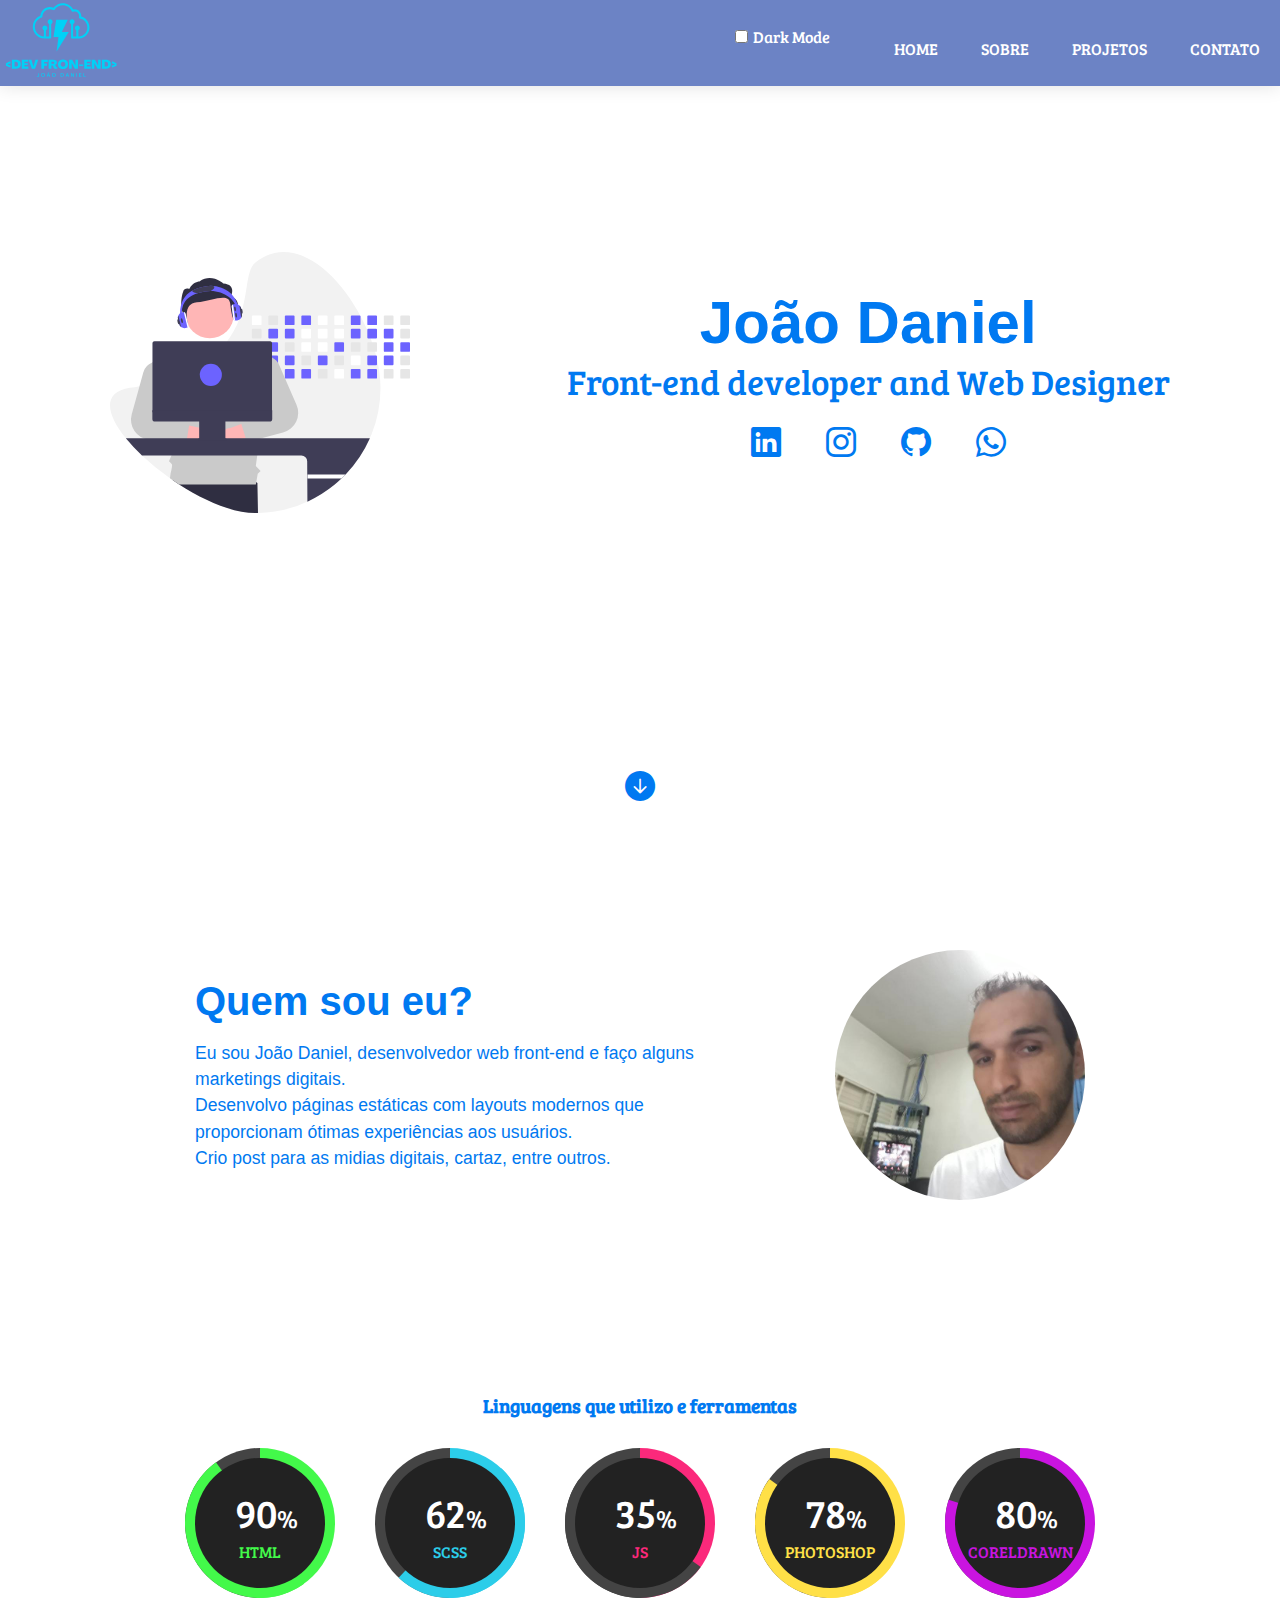
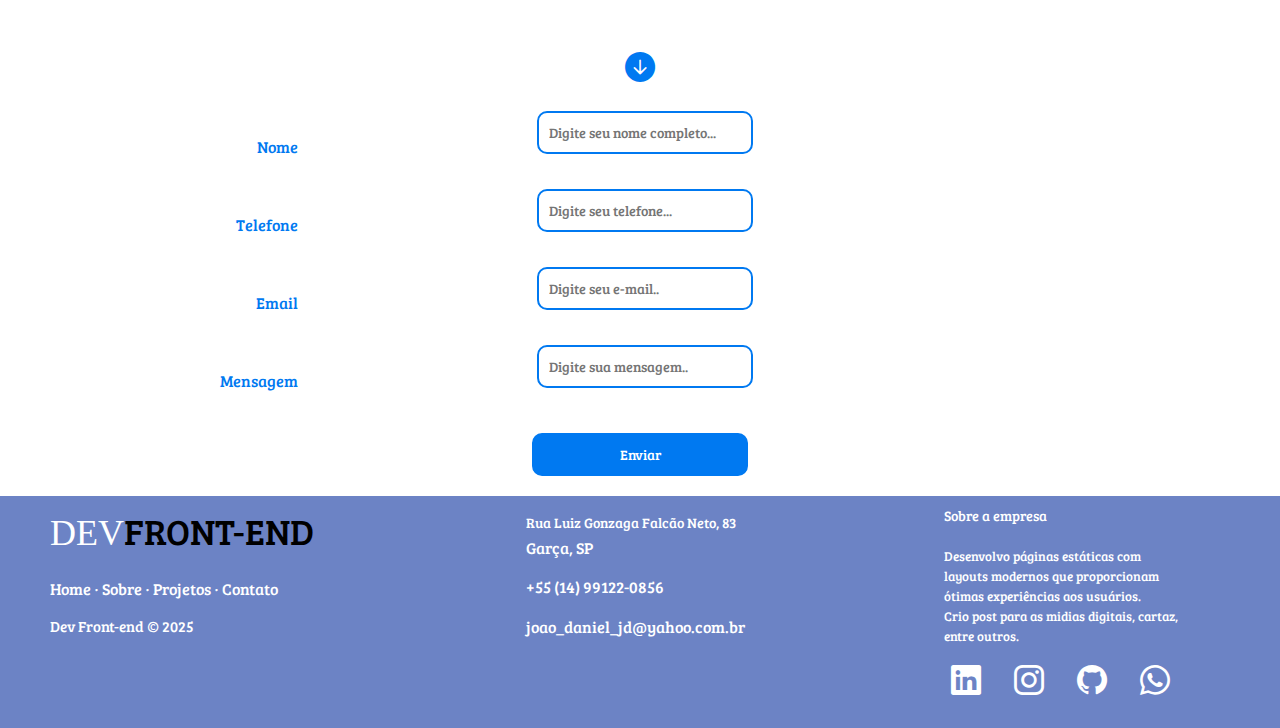
==== index.html @ d9c67a23 "alterações" ====
<!DOCTYPE html>
<html lang="en">
<head>
    <meta charset="UTF-8">
    <meta http-equiv="X-UA-Compatible" content="IE=edge">
    <meta http-equiv="X-UA-Compatible" content="IE=edge">
    <meta name="viewport" content="width=device-width, initial-scale=1.0">
     <link rel="stylesheet" href="./css/main.css">
     <link rel="stylesheet" href="./css/style.css">
     <link rel="stylesheet" href="https://cdn.jsdelivr.net/npm/bootstrap-icons@1.10.5/font/bootstrap-icons.css">
    <!--<link rel="stylesheet" href="./css/bootstrap.min.css">-->
        <script src="./js/menu.js" defer></script>
        <script src="./js/dark.js" defer></script>
        <script src="./js/captcha.js" defer></script>
        
        
    <title>Portifolio Pessoal JD</title>
</head>
    <body>
           <header class="top-navbar">
                <label for="switch"><input type="checkbox" id="switch">Dark Mode</label>
                <nav class="navbar navbar-light bg-light">
                <div class="fil0"><a href="index.html"><img src="/img/logo.svg"></a>
                </div>
                    <nav id="nav"><button aria-label="Abrir Menu" id="btn-mobile" aria-haspopup="true" aria-controls="menu" aria-expanded="false">Menu<span class="hamburger"></span></button>
                        <div>
                            <ul class="navbar-nav" aria-expanded>
                                <li class="nav-item"><a class="nav-link active" href="#home">Home</a></li>
                                <li class="nav-item"><a class="nav-link" href="#about">Sobre</a></li>
                                <li class="nav-item"><a class="nav-link" href="#project">Projetos</a></li>
                                <li class="nav-item"><a class="nav-link" href="#contact">Contato</a></li>
                            </ul>
                        </div>
                    </nav>
                </nav>
            </header>
            <main>
                <section id="home" class="home">
                        <img src="img/2.svg" class="img-home">
                        <div>
                            <h1>João Daniel</h1>
                            <p class="subtitle">Front-end developer and Web Designer</p>
                            <ul class="social">
                              <li><a href="https://www.linkedin.com/in/jo%C3%A3o-daniel-santos-dias-68a9087a" target="_blank"><i class="bi bi-linkedin"></i></a></li>
                              <li><a href="https://www.instagram.com/joao.daniel.jdsd/" target="_blank"><i class="bi bi-instagram"></i></a></li>
                              <li><a href="https://github.com/joaodanielsd" target="_blank"><i class="bi bi-github"></i></a></li>
                              <li><a href="https://api.whatsapp.com/send/?phone=5514991220856&text=Ola!%20Fa%C3%A7a%20um%20or%C3%A7amento%20sem%20compromisso." target="_blank"><i class="bi bi-whatsapp"></i></a></li>
                            </ul>
                          </div>
                </section>

                <a href="#about" id="arrow-down"><i class="bi bi-arrow-down-circle-fill"></i></a>
   

                <section id="about">
                    <div id="about-me-description">
                    <div class="about-me">
                        <h2 class="about-me-title">Quem sou eu?</h2>
                        <p class="about-me-subtitle">Eu sou João Daniel, desenvolvedor web front-end e faço alguns marketings digitais.<br>
                            Desenvolvo páginas estáticas com layouts modernos que proporcionam ótimas experiências aos usuários.<br>
                            Crio post para as midias digitais, cartaz, entre outros.
                        </p>
                    </div>
                    <img src="img/perfil.jpg" alt="João Daniel" class="about-me-img">
                    </div>

                    <div class="about-me-langs">
                    <h3 class="about-me-langs-title">Linguagens que utilizo e ferramentas</h3>
                    <div class="about-me-langs-list">
                        <div class="container">
                            <div class="progess" style="--i:90;--clr:#43f94a;">
                                <h3>90<span>%</span></h3>
                                <h4>HTML</h4>
                                </div>
                                <div class="progess" style="--i:62;--clr:#2CCDE9;">
                                    <h3>62<span>%</span></h3>
                                    <h4>SCSS</h4>
                                </div>
                                <div class="progess less" style="--i:35;--clr:#FB297B;">
                                    <h3>35<span>%</span></h3>
                                    <h4>JS</h4>
                                </div>
                                <div class="progess" style="--i:85;--clr:#ffe047;">
                                    <h3>78<span>%</span></h3>
                                    <h4>Photoshop</h4>
                                </div>
                                <div class="progess" style="--i:80;--clr:#c914e0;">
                                    <h3>80<span>%</span></h3>
                                    <h4>CorelDrawn</h4>
                                </div>
                        </div>
                    </div>
                    </div>
                    
                </section>

                
                
                <section id="project">
                </section>

                <a href="#project" id="arrow-down"><i class="bi bi-arrow-down-circle-fill"></i></a>
              
                <section id="contact" class="contact">
                    
                    <form id="form" class="form" action="https://formsubmit.co/joao_daniel_jd@yahoo.com.br"
                        method="POST">
                        <div class="form-control">
                            <label for="nome">Nome</label>
                            <input type="text" name="nome" placeholder="Digite seu nome completo..." required/>
                        </div>

                        <div class="form-control">
                            <label for="tel">Telefone</label>
                            <input type="text" name="tel" placeholder="Digite seu telefone..." required/>
                        </div>

                        <div class="form-control">
                            <label for="email">Email</label>
                            <input type="email" name="email" placeholder="Digite seu e-mail.." required/>
                        </div>

                        <div class="form-control">
                            <label for="message">Mensagem</label>
                            <input class="message" type="text" id="message" name="message" placeholder="Digite sua mensagem.." required/>
                        </div>

                        <button type="submit">Enviar</button>
                        <input type="hidden" name="_next" value="https://joaodanielsd.github.io">
                        <input type="hidden" name="_subject" value="New submission!">
                        <input type="hidden" name="_captcha" value="false">
                    </form>    
                </section>
      
                <footer class="footer-distributed">
         
                    <div class="footer-left">
         
                        <h3>DEV<span>FRONT-END</span></h3>
         
                        <p class="footer-links">
                            <a href="#home">Home</a>
                            ·
                            <a href="#">Sobre</a>
                            ·
                            <a href="#">Projetos</a>
                            ·
                            <a href="#">Contato</a>
                        </p>
         
                        <p class="footer-company-name">Dev Front-end &copy; 2025</p>
                    </div>
         
                    <div class="footer-center">
         
                        <div>
                            <i class="fa fa-map-marker"></i>
                            <p><span>Rua Luiz Gonzaga Falcão Neto, 83</span> Garça, SP</p>
                        </div>
         
                        <div>
                            <i class="fa fa-phone"></i>
                            <p>+55 (14) 99122-0856</p>
                        </div>
         
                        <div>
                            <i class="fa fa-envelope"></i>
                            <p><a href="mailto:joao_daniel_jd@yahoo.com.br">joao_daniel_jd@yahoo.com.br</a></p>
                        </div>
         
                    </div>
         
                    <div class="footer-right">
         
                        <p class="footer-company-about">
                            <span>Sobre a empresa</span>
                            Desenvolvo páginas estáticas com layouts modernos que proporcionam ótimas experiências aos usuários.<br>
                            Crio post para as midias digitais, cartaz, entre outros.
                        </p>
         
                        <div class="footer-icons">
                            <li><a href="https://www.linkedin.com/in/jo%C3%A3o-daniel-santos-dias-68a9087a" target="_blank"><i class="bi bi-linkedin"></i></a></li>
                            <li><a href="https://www.instagram.com/joao.daniel.jdsd/" target="_blank"><i class="bi bi-instagram"></i></a></li>
                            <li><a href="https://github.com/joaodanielsd" target="_blank"><i class="bi bi-github"></i></a></li>
                            <li><a href="https://api.whatsapp.com/send/?phone=5514991220856&text=Ola!%20Fa%C3%A7a%20um%20or%C3%A7amento%20sem%20compromisso." target="_blank"><i class="bi bi-whatsapp"></i></a></li>
                        </div>
         
                    </div>
                </footer>
         </main>
    </body>
</html>
---- css/main.css ----
.fil0 {
  margin-top: -14px;
  text-align: -webkit-left;
}

.navbar-nav {
  margin-top: -97px;
  text-align: -webkit-right;
}

.top-navbar .navbar-light .navbar-nav .nav-link {
  color: #ffffff;
  font-size: 16px;
  font-weight: 500;
}

.top-navbar .navbar-light .navbar-nav .nav-item {
  position: relative;
  display: inline-block;
  padding: 15px 0px;
  margin: 0px 20px;
}
@media (max-width: 600px) {
  .top-navbar .navbar-light .navbar-nav .nav-item {
    display: block;
  }
}

.top-navbar .navbar-light .navbar-nav .nav-item .nav-link {
  padding: 6px 0px;
  position: relative;
  display: block;
  line-height: 30px;
  letter-spacing: 0px;
  text-transform: uppercase;
  text-decoration: none;
}
@media (max-width: 600px) {
  .top-navbar .navbar-light .navbar-nav .nav-item .nav-link {
    display: block;
  }
}

.top-navbar .navbar-light .navbar-nav .nav-item::after {
  position: absolute;
  content: "";
  left: 50%;
  bottom: auto;
  top: 11px;
  width: 5px;
  height: 5px;
  opacity: 0;
  margin-left: -3px;
  background-color: #ffffff;
  border-radius: 50px;
  -webkit-transform: translateY(0px);
  transform: translateY(0px);
  transition: all 900ms ease;
  -webkit-transition: all 900ms ease;
  -ms-transition: all 900ms ease;
  -o-transition: all 900ms ease;
  -moz-transition: all 900ms ease;
}

.top-navbar .navbar-light .navbar-nav .nav-item .nav-link::before {
  position: absolute;
  content: "";
  left: 0%;
  bottom: auto;
  top: -4px;
  width: 5px;
  height: 5px;
  border-radius: 50px;
  opacity: 0;
  margin-left: -10px;
  background-color: #ffffff;
  -webkit-transform: translateY(0px);
  transform: translateY(0px);
  transition: all 900ms ease;
  -webkit-transition: all 900ms ease;
  -ms-transition: all 900ms ease;
  -o-transition: all 900ms ease;
  -moz-transition: all 900ms ease;
}

.top-navbar .navbar-light .navbar-nav .nav-item .nav-link::after {
  position: absolute;
  content: "";
  right: 0%;
  left: auto;
  bottom: auto;
  top: -4px;
  width: 5px;
  height: 5px;
  border-radius: 50px;
  border: none !important;
  opacity: 0;
  margin-right: -11px;
  background-color: #ffffff;
  transition: all 900ms ease;
  -webkit-transition: all 900ms ease;
  -ms-transition: all 900ms ease;
  -o-transition: all 900ms ease;
  -moz-transition: all 900ms ease;
}

.top-navbar .navbar-light .navbar-nav .nav-item.active::after {
  opacity: 1;
}
@media (max-width: 600px) {
  .top-navbar .navbar-light .navbar-nav .nav-item.active::after {
    left: 94%;
  }
}

.top-navbar .navbar-light .navbar-nav .nav-item.active .nav-link::before {
  opacity: 1;
  left: 40%;
}
@media (max-width: 600px) {
  .top-navbar .navbar-light .navbar-nav .nav-item.active .nav-link::before {
    left: 92%;
  }
}

.top-navbar .navbar-light .navbar-nav .nav-item.active .nav-link {
  color: #eea412;
}

.top-navbar .navbar-light .navbar-nav .nav-item.active .nav-link::after {
  opacity: 1;
  right: 40%;
}
@media (max-width: 600px) {
  .top-navbar .navbar-light .navbar-nav .nav-item.active .nav-link::after {
    right: 0%;
  }
}

.top-navbar .navbar-light .navbar-nav .nav-item:hover::after {
  opacity: 1;
}

.top-navbar .navbar-light .navbar-nav .nav-item .nav-link:hover::before {
  opacity: 1;
  left: 40%;
}

.top-navbar .navbar-light .navbar-nav .nav-item .nav-link:hover {
  color: #eea412;
}

.top-navbar .navbar-light .navbar-nav .nav-item .nav-link:hover::after {
  opacity: 1;
  right: 40%;
}

.top-navbar.fixed-menu .bg-light {
  position: fixed;
  top: 0;
  width: 100%;
  z-index: 9999;
  visibility: visible;
  transform: translate(0, 0) scale(1);
  transition: 0.3s;
}

.top-navbar .bg-light {
  height: 100px;
  padding-top: 0px;
  padding-bottom: 0px;
  box-shadow: 0 0 18px 0 rgba(0, 0, 0, 0.12);
}

nav {
  text-align: -webkit-right;
}

.navbar-nav a {
  display: block;
  padding: 0.5rem;
}

#btn-mobile {
  display: none;
}

@media (max-width: 600px) {
  #btn-mobile {
    display: block;
  }
  .navbar-nav {
    display: block;
    position: absolute;
    width: 100%;
    height: 0px;
    top: 70px;
    right: 0px;
    transition: 0.6s;
    visibility: hidden;
    overflow-y: hidden;
    z-index: 1000;
  }
}
@media (max-width: 600px) and (max-width: 600px) {
  .navbar-nav {
    overflow: hidden;
    margin-top: 16px;
    background-color: var(--header-bg);
  }
}
@media (max-width: 600px) {
  #nav.active .navbar-nav {
    height: calc(100vh - 500px);
    visibility: visible;
    overflow-y: auto;
  }
  .navbar-nav a {
    padding: 1rem 0;
    margin: 0 1rem;
    border-bottom: 2px solid rgba(0, 0, 0, 0.05);
  }
  #btn-mobile {
    font-family: sans-serif;
    display: flex;
    color: #fff;
    padding: 0.5rem 1rem;
    margin-top: -85px;
    font-size: 1rem;
    border: none;
    background: none;
    cursor: pointer;
    gap: 0.5rem;
  }
  .hamburger {
    display: block;
    border: 2px solid;
    width: 20px;
    border-bottom: none;
    border-left: none;
    border-right: none;
  }
  .hamburger::after, .hamburger::before {
    content: "";
    display: block;
    width: 20px;
    height: 2px;
    background: currentColor;
    margin-top: 5px;
    transition: 0.1s;
    position: relative;
  }
  #nav.active .hamburger {
    border-top-color: transparent;
  }
  #nav.active .hamburger::before {
    transform: rotate(135deg);
  }
  #nav.active .hamburger::after {
    transform: rotate(-135deg);
    top: -7px;
  }
}
.home {
  width: 100%;
  display: flex;
  justify-content: space-around;
  align-items: center;
  padding: 5rem 2rem;
  height: 85vh;
}

.subtitle {
  font-size: 2.2rem;
  text-align: center;
}

.img-home {
  width: 300px;
}

.social {
  list-style: none;
  display: flex;
  gap: 25px;
  justify-content: center;
  padding: 1rem;
}

.social a {
  color: var(--social-color);
  font-size: 1.5rem;
}

.social a:hover {
  color: var(--social-hover);
}

.social li {
  margin-left: 20px;
}

/*.about{

    position: absolute;
    width: 100%;
    justify-content: space-around;
    align-items: center;
    padding-top: 31rem;
    height: 85vh;

}
.about-description{
    display: flex;
    padding: 700px 0 0 100px;
    justify-content: center;
    color: var(--link-color);
    font-size: 18px;
    gap: 10%;
  }

.about-img{
    margin-top: -120px;
    width: 300px;
    height: 300px;
    border-radius: 50%;
}
*/
.about {
  height: 80vh;
  padding-top: 115px;
}

#about-me-description {
  display: flex;
  justify-content: center;
  align-items: center;
  gap: 10%;
  height: 60vh;
}

.about-me {
  color: var(--link-color);
  width: 40%;
}

.about-me-title {
  font-family: sans-serif;
  font-size: 2.5rem;
}

.about-me-subtitle {
  font-family: sans-serif;
  line-height: 1.5;
  font-size: 1.1rem;
  margin-top: 1rem;
  color: var(--link-color);
}

.about-me-img {
  width: 250px;
  height: 250px;
  border-radius: 50%;
}

.about-me-langs {
  margin: 3rem 0;
  text-align-last: center;
}

.about-me-langs .title {
  text-align: center;
  font-size: 2rem;
  color: var(--link-color);
  padding: 2rem;
  margin-bottom: 2rem;
}

.list {
  display: flex;
  justify-content: space-around;
  align-items: center;
  padding: 2rem;
  margin-bottom: 2rem;
}

i {
  font-size: 30px;
}

.container {
  position: relative;
  display: flex;
  margin-top: 30px;
  justify-content: center;
  align-items: center;
  flex-wrap: wrap;
  gap: 40px;
}

.container .progess {
  position: relative;
  width: 150px;
  height: 150px;
  border-radius: 50%;
  color: #fff;
  background: #444 linear-gradient(to right, transparent 50%, var(--clr) 0);
}

.container .progess h3 {
  position: absolute;
  top: 50%;
  left: 50%;
  transform: translate(-40%, -70%);
  font-size: 2.5em;
  z-index: 1;
  font-weight: 500;
}

.container .progess h3 span {
  font-size: 0.65em;
  font-weight: 400;
}

.container .progess h4 {
  position: absolute;
  top: 62%;
  left: 50%;
  transform: translateX(-50%);
  z-index: 1;
  font-weight: 500;
  color: var(--clr);
  text-transform: uppercase;
}

.container .progess::before {
  content: "";
  display: block;
  height: 100%;
  margin-left: 50%;
  transform-origin: left;
  border-radius: 0 100% 100% 0/50%;
}

.container .progess::after {
  content: "";
  position: absolute;
  inset: 10px;
  border-radius: 50%;
  background: #222;
}

.container .progess::before {
  background: var(--clr);
  transform: rotate(calc((var(--i) - 50) * 0.01turn));
}

/* if value is less than 50%, then */
.container .progess.less::before {
  background: #444;
  transform: rotate(calc((var(--i) - 0) * 0.01turn));
}

.title {
  text-align: center;
  margin-left: 20px;
  color: var(--link-color);
}

svg {
  width: 50px;
  height: 20%;
  position: absolute;
  animation-name: down;
  animation-duration: 1s;
  animation-delay: 0s;
  animation-iteration-count: infinite;
  animation-direction: alternate;
}

@keyframes down {
  0%, to {
    transform: translateY(-25%);
    animation-timing-function: cubic-bezier(0.8, 0, 1, 1);
  }
  50% {
    transform: none;
    animation-timing-function: cubic-bezier(0, 0, 0.2, 1);
  }
}
.contact {
  display: flex;
  border-radius: 10px;
  justify-content: center;
  overflow: hidden;
}

.form {
  padding: 20px;
  width: 20%;
}

.form-control {
  margin-bottom: 10px;
  padding-bottom: 20px;
  position: relative;
}

.form-control label {
  color: var(--button-color);
  display: inline-block;
  margin-bottom: 5px;
}

.form-control textarea {
  display: inline-block;
  margin-bottom: 5px;
}

textarea {
  border-radius: 10px;
  font-size: 14px;
  width: 100%;
  height: 150px;
  padding: 10px;
}

.form-control textarea {
  border: 2px solid var(--button-color);
  display: block;
  border-radius: 10px;
  font-size: 14px;
  width: 100%;
}

.form-control input {
  border: 2px solid var(--button-color);
  display: block;
  border-radius: 10px;
  font-size: 14px;
  width: 100%;
  padding: 10px;
}

.form-control i {
  position: absolute;
  top: 45px;
  right: 10px;
  visibility: hidden;
}

.form-control small {
  position: absolute;
  bottom: 0;
  left: 0;
  visibility: hidden;
}

.form button {
  background-color: var(--button-color);
  border: 2px solid var(--button-color);
  color: var(--button-link);
  font-size: 14px;
  cursor: pointer;
  width: 100%;
  border-radius: 10px;
  padding: 10px;
  margin-top: 10px;
}

.form button:hover {
  background-color: var(--button-colorhover);
  border: 2px solid var(--button-colorhover);
  color: var(--button-link);
}

#captchaBackground {
  height: 220px;
  width: 250px;
  margin-top: 10px;
  background-color: var(--captcha-color);
  display: flex;
  border: 1px solid var(--button-color);
  border-radius: 10%;
  align-items: center;
  justify-content: center;
  flex-direction: column;
}

#captchaHeading {
  color: white;
}

#captcha {
  height: 80%;
  width: 80%;
  font-size: 30px;
  letter-spacing: 3px;
  margin: auto;
  display: block;
  top: 0;
  bottom: 0;
  left: 0;
  right: 0;
}

.center {
  display: flex;
  flex-direction: column;
  align-items: center;
}

#refreshButton {
  background-color: var(--buttonc-bgcolor);
  color: var(--buttonc-color);
  margin-bottom: 10px;
  width: 80px;
  border: 0px;
}

#textBox {
  border: 1px solid var(--input-color);
  width: 80%;
}

.incorrectCaptcha {
  color: var(--link-color);
  font-size: 12px;
  margin-bottom: 10px;
}

.correctCaptcha {
  color: var(--link-color);
  font-size: 12px;
  margin-bottom: 10px;
}

footer {
  bottom: 0;
}

.footer-distributed {
  background-color: var(--header-bg);
  box-shadow: 0 1px 1px 0 rgba(0, 0, 0, 0.12);
  box-sizing: border-box;
  width: 100%;
  text-align: left;
  font-family: sans-serif;
  padding: 10px 50px;
}

.footer-distributed .footer-left,
.footer-distributed .footer-center,
.footer-distributed .footer-right {
  display: inline-block;
  vertical-align: top;
}

.footer-distributed .footer-left {
  width: 40%;
}

.footer-distributed h3 {
  color: #ffffff;
  font: normal 36px "Cookie", cursive;
  margin: 0;
}

.footer-distributed h3 span {
  color: var(--footerh3-color);
}

.footer-distributed .footer-links {
  color: #ffffff;
  margin: 20px 0 12px;
  padding: 0;
}

.footer-distributed .footer-links a {
  display: inline-block;
  line-height: 1.8;
  text-decoration: none;
  color: inherit;
}

.footer-distributed .footer-links a:hover {
  background-color: #eea412;
}

.footer-distributed .footer-company-name {
  color: var(--buttonc-color);
  font-size: 15px;
  font-weight: normal;
  margin: 0;
}

.footer-distributed .footer-center {
  width: 35%;
}

.footer-distributed .footer-center p {
  display: inline-block;
  color: #ffffff;
  vertical-align: middle;
  margin: 0;
}

.footer-distributed .footer-center p span {
  display: block;
  font-weight: normal;
  font-size: 14px;
  line-height: 2;
}

.footer-distributed .footer-center p a {
  color: var(--footera-color);
  text-decoration: none;
}

.footer-distributed .footer-right {
  width: 20%;
}

.footer-distributed .footer-company-about {
  line-height: 20px;
  color: var(--footera-color);
  font-size: 13px;
  font-weight: normal;
  margin: 0;
}

.footer-distributed .footer-company-about span {
  display: block;
  color: #ffffff;
  font-size: 14px;
  margin-bottom: 20px;
}

.footer-distributed .footer-icons {
  list-style: none;
  display: flex;
  gap: 25px;
  justify-content: center;
  padding: 1rem;
}

.footer-distributed .footer-icons a {
  display: inline-block;
  width: 35px;
  height: 35px;
  cursor: pointer;
  color: var(--social-color);
  font-size: 1.5rem;
  font-size: 20px;
  color: #ffffff;
  text-align: center;
  line-height: 35px;
  margin-right: 3px;
  margin-bottom: 5px;
}

.footer-distributed .footer-icons a:hover {
  color: #eea412;
}

@media (max-width: 880px) {
  .footer-distributed {
    font: bold 14px sans-serif;
  }
  .footer-distributed .footer-left,
  .footer-distributed .footer-center,
  .footer-distributed .footer-right {
    display: block;
    width: 100%;
    margin-bottom: 40px;
    text-align: center;
  }
  .footer-distributed .footer-center i {
    margin-left: 0;
  }
}
:root {
  --body-bg:#FFF;
  --header-bg: #6c83c5;
  --p-color: #0079f1;
  --social-color: #0079f1;
  --social-hover: #224b70;
  --link-color: #0079f1;
  --down-color:#0079f1;
  --down-colorhover: #224b70;
  --button-color:#0079f1;
  --button-colorhover: #224b70;
  --button-link:#fff;
  --captcha-color: #fff;
  --buttonc-bgcolor:#0079f1;
  --buttonc-color: #fff;
  --input-color:#0079f1;
  --footerh3-color: #000;
  --footera-color:#fff;
}

.dark-mode:root {
  --body-bg: #212529;
  --body-color: #899095;
  --link-color: #dee2e6;
  --link-color-hover: #3cc368;
  --header-bg: #001224;
  --p-color: #fff;
  --social-color: #fff;
  --social-hover: #1f7aca;
  --down-color:#ffffff;
  --down-colorhover: #1f7aca;
  --button-color:#ffffff;
  --button-colorhover: #1f7aca;
  --button-link:#444;
  --captcha-color: #fff;
  --buttonc-bgcolor:#0079f1;
  --buttonc-color: #fff;
  --input-color:#0079f1;
  --footerh3-color: #0079f1;
  --footera-color:#fff;
}

html {
  scroll-behavior: smooth;
}

body {
  background-color: var(--body-bg);
  color: var(--link-color);
}

a {
  color: var(--link-color);
}

header {
  background-color: var(--header-bg);
  position: fixed;
  z-index: 9999;
  width: 100%;
}

#arrow-down {
  display: flex;
  align-items: center;
  justify-content: center;
  font-size: 2rem;
  color: var(--down-color);
  cursor: pointer;
  animation-name: down;
  animation-duration: 1s;
  animation-delay: 0s;
  animation-iteration-count: infinite;
  animation-direction: alternate;
}

@keyframes down {
  0%, to {
    transform: translateY(-25%);
    animation-timing-function: cubic-bezier(0.8, 0, 1, 1);
  }
  50% {
    transform: none;
    animation-timing-function: cubic-bezier(0, 0, 0.2, 1);
  }
}
#arrow-down:hover {
  color: var(--down-colorhover);
}

header .top-navbar .bg-light {
  background: var(--body-bg);
}

input {
  margin: 5px;
}

label {
  position: absolute;
  color: #FFF;
  top: 25px;
  right: 450px;
}
@media (max-width: 668px) {
  label {
    right: 400px;
  }
}
@media (max-width: 600px) {
  label {
    display: block;
    right: 150px;
  }
}
@media (max-width: 320px) {
  label {
    display: block;
    right: 108px;
  }
}

p {
  color: var(--p-color);
}

h1 {
  color: var(--p-color);
  text-align: center;
  font-size: 60px;
  font-family: Arial, Helvetica, sans-serif;
}

/*# sourceMappingURL=main.css.map */
---- css/style.css ----
@import url("https://fonts.googleapis.com/css2?family=Bree+Serif&display=swap");
 
* {
  margin: 0;
  padding: 0;
  box-sizing: border-box;
  font-family: "Bree serif", sans-serif;
}

html {
  scroll-behavior: smooth;
}

img{
    width: 120px;
}

/* logo */
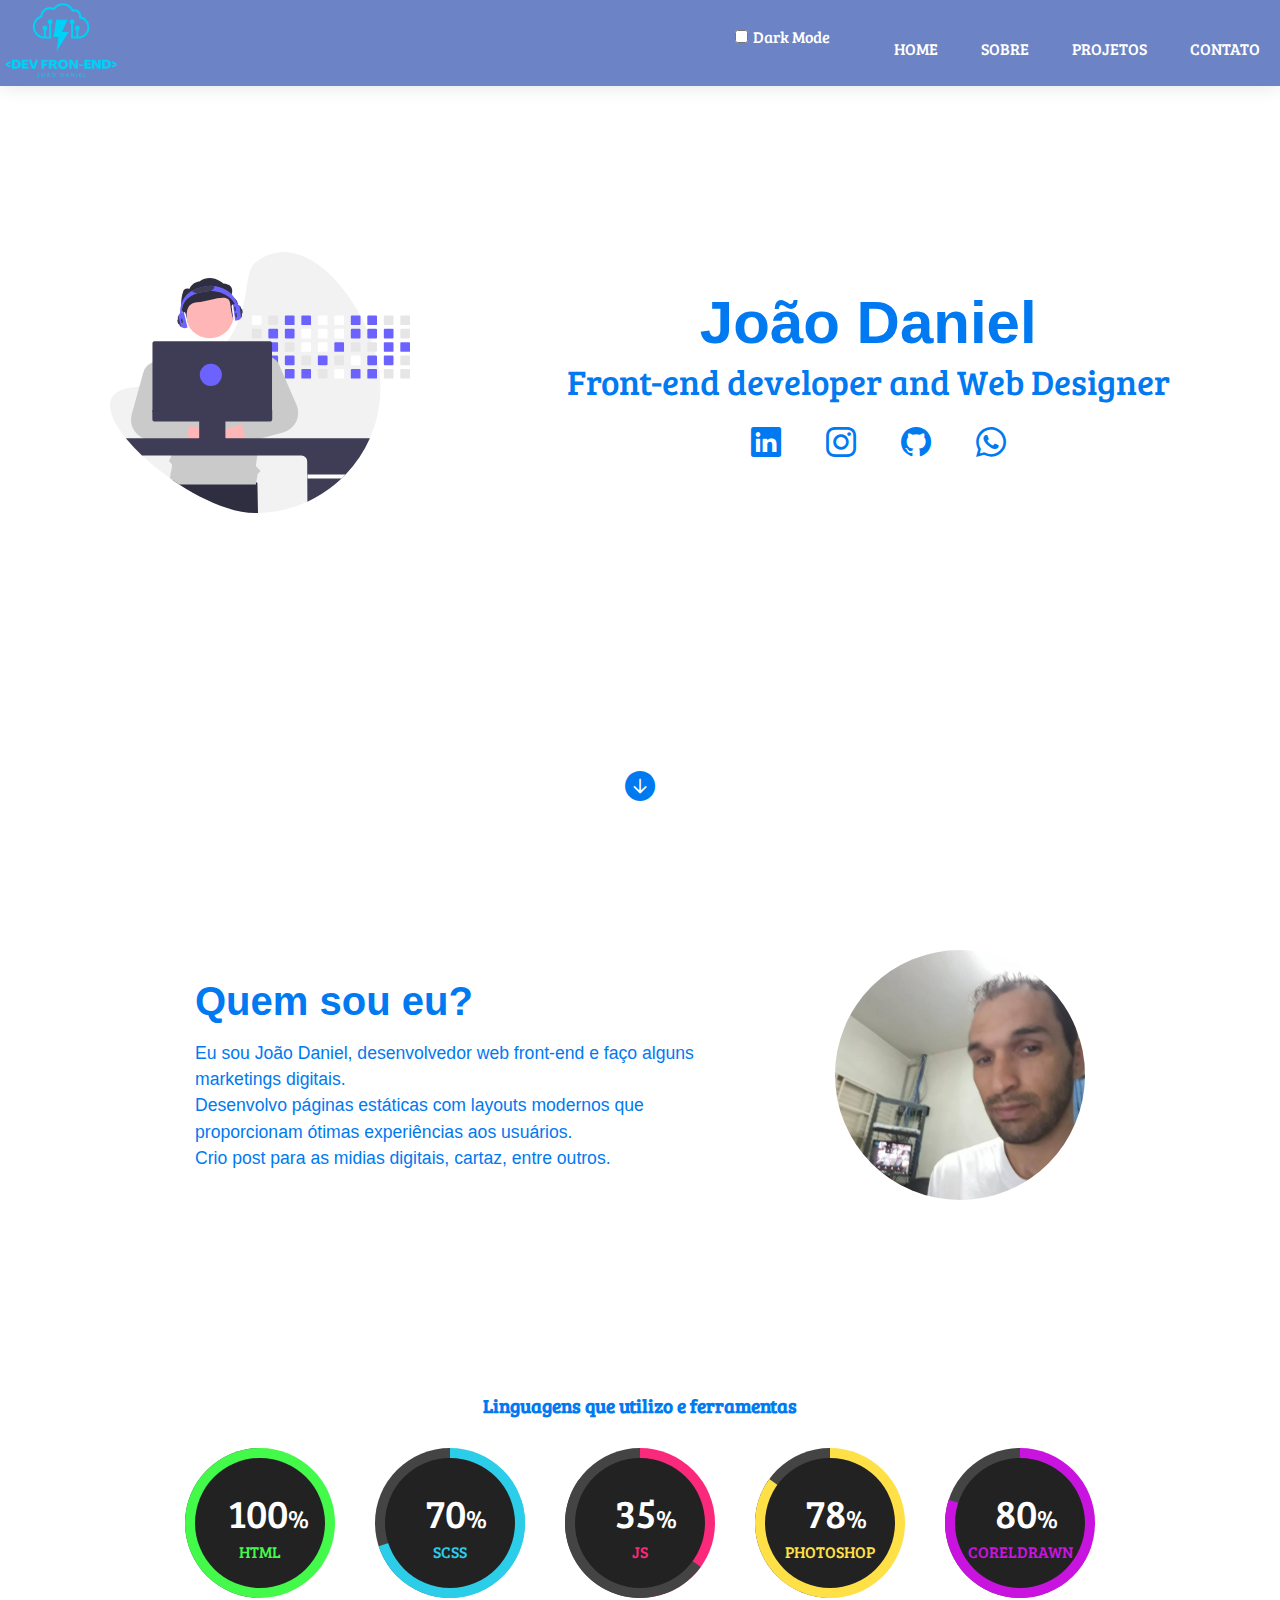
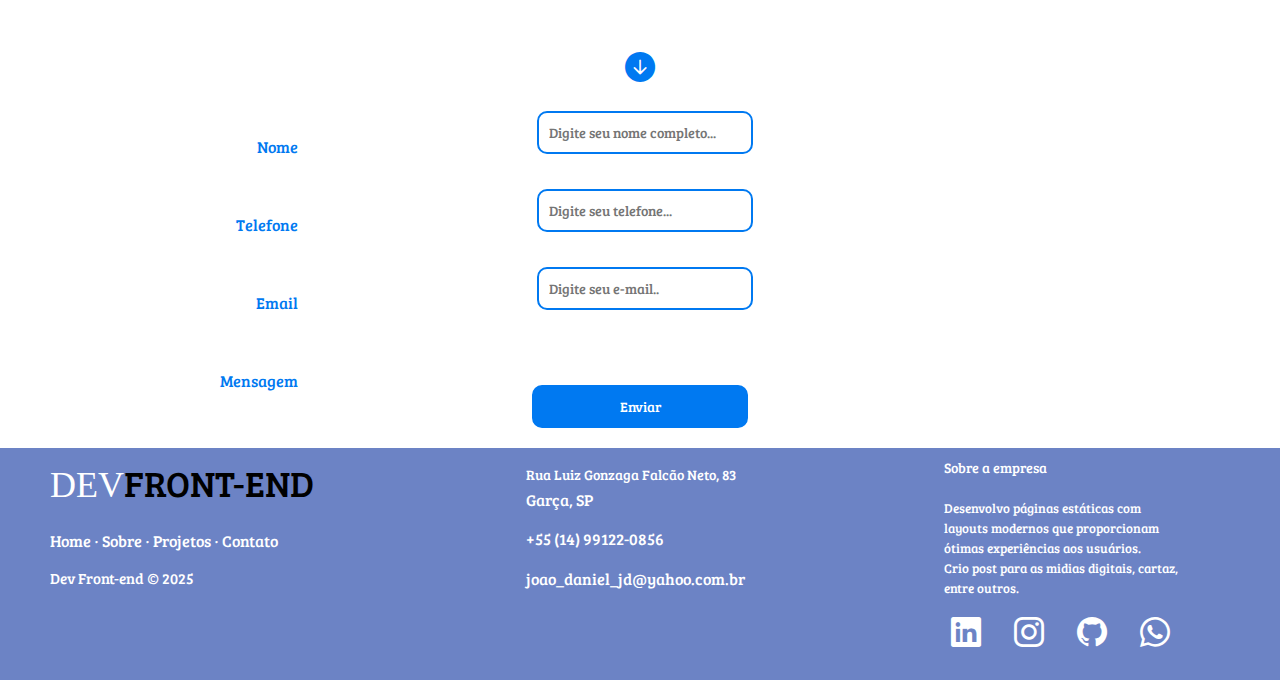
==== commit be95cf71: "sass" ====
--- a/index.html
+++ b/index.html
@@ -68,12 +68,12 @@
                     <h3 class="about-me-langs-title">Linguagens que utilizo e ferramentas</h3>
                     <div class="about-me-langs-list">
                         <div class="container">
-                            <div class="progess" style="--i:90;--clr:#43f94a;">
-                                <h3>90<span>%</span></h3>
+                            <div class="progess" style="--i:100;--clr:#43f94a;">
+                                <h3>100<span>%</span></h3>
                                 <h4>HTML</h4>
                                 </div>
-                                <div class="progess" style="--i:62;--clr:#2CCDE9;">
-                                    <h3>62<span>%</span></h3>
+                                <div class="progess" style="--i:70;--clr:#2CCDE9;">
+                                    <h3>70<span>%</span></h3>
                                     <h4>SCSS</h4>
                                 </div>
                                 <div class="progess less" style="--i:35;--clr:#FB297B;">
@@ -122,7 +122,7 @@
 
                         <div class="form-control">
                             <label for="message">Mensagem</label>
-                            <input class="message" type="text" id="message" name="message" placeholder="Digite sua mensagem.." required/>
+                           <div class="message" <input type="text" id="message" name="message" placeholder="Digite sua mensagem.." required/></div>
                         </div>
 
                         <button type="submit">Enviar</button>
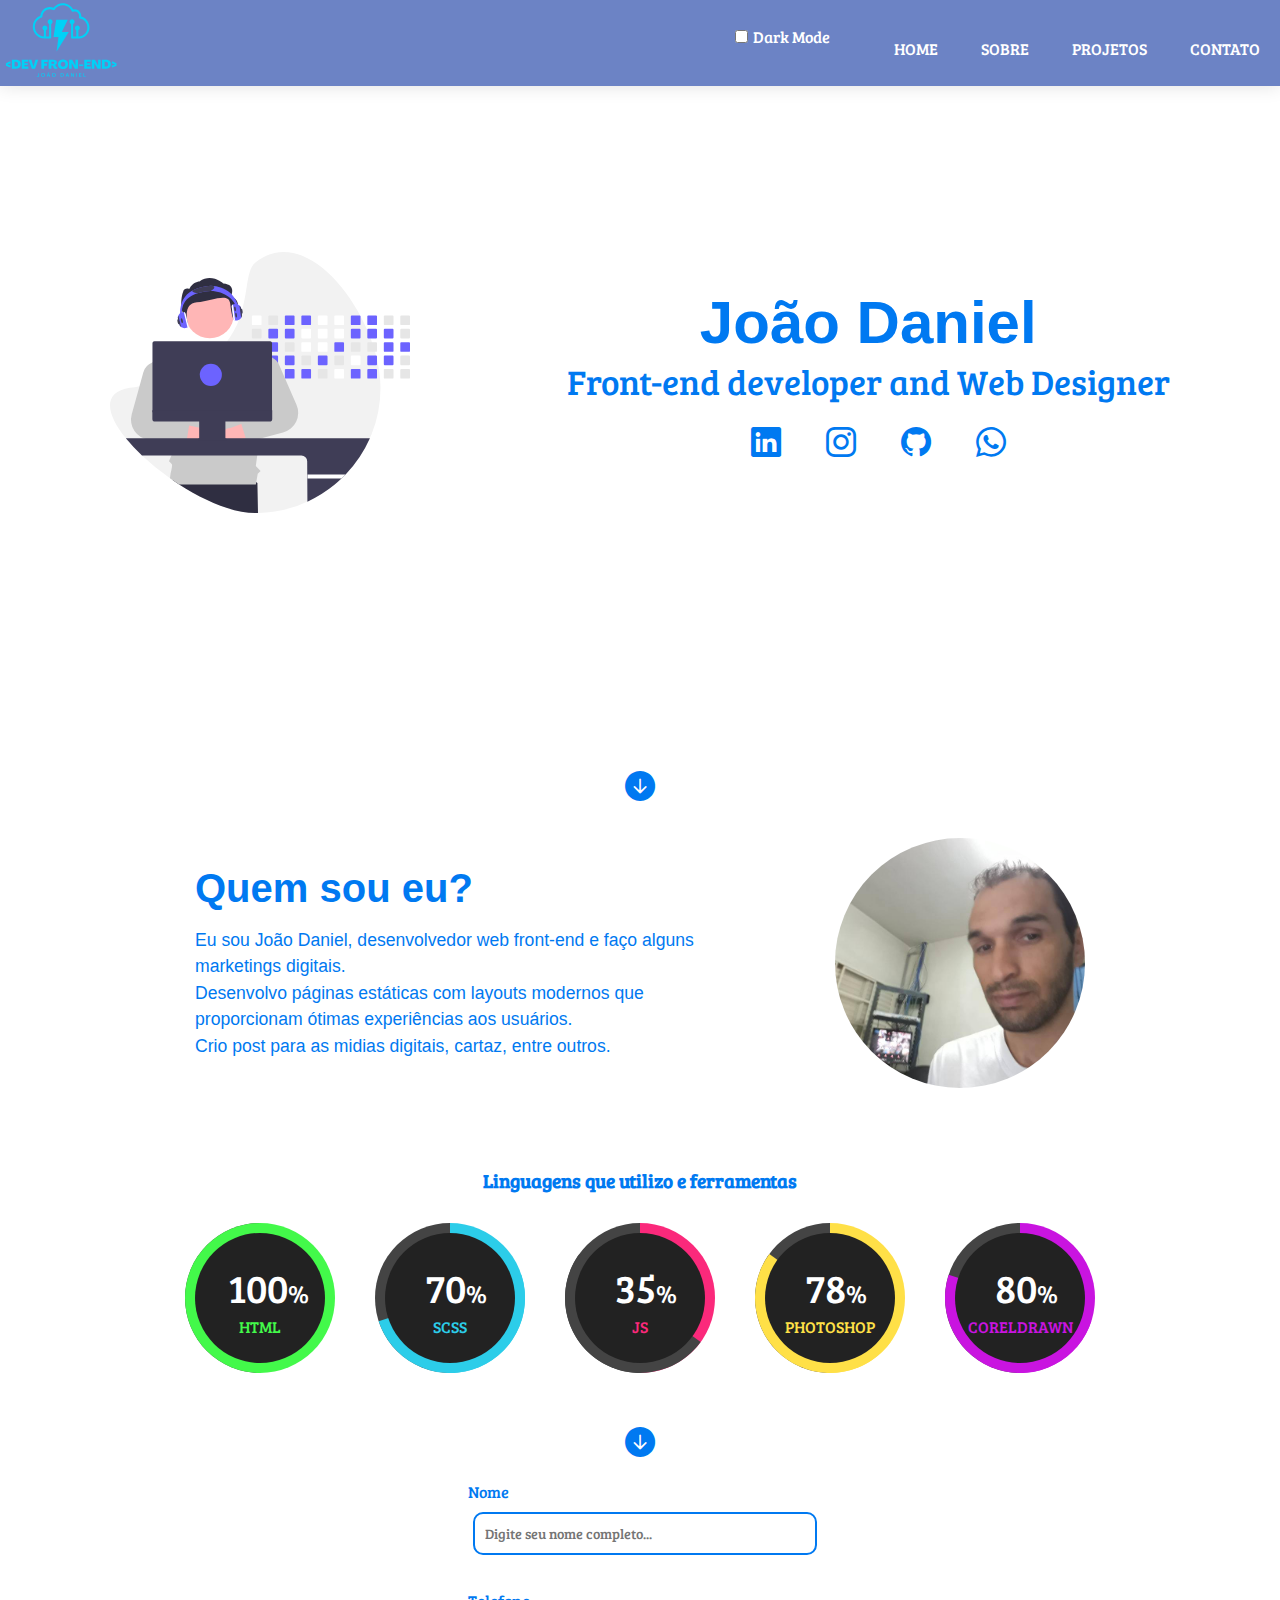
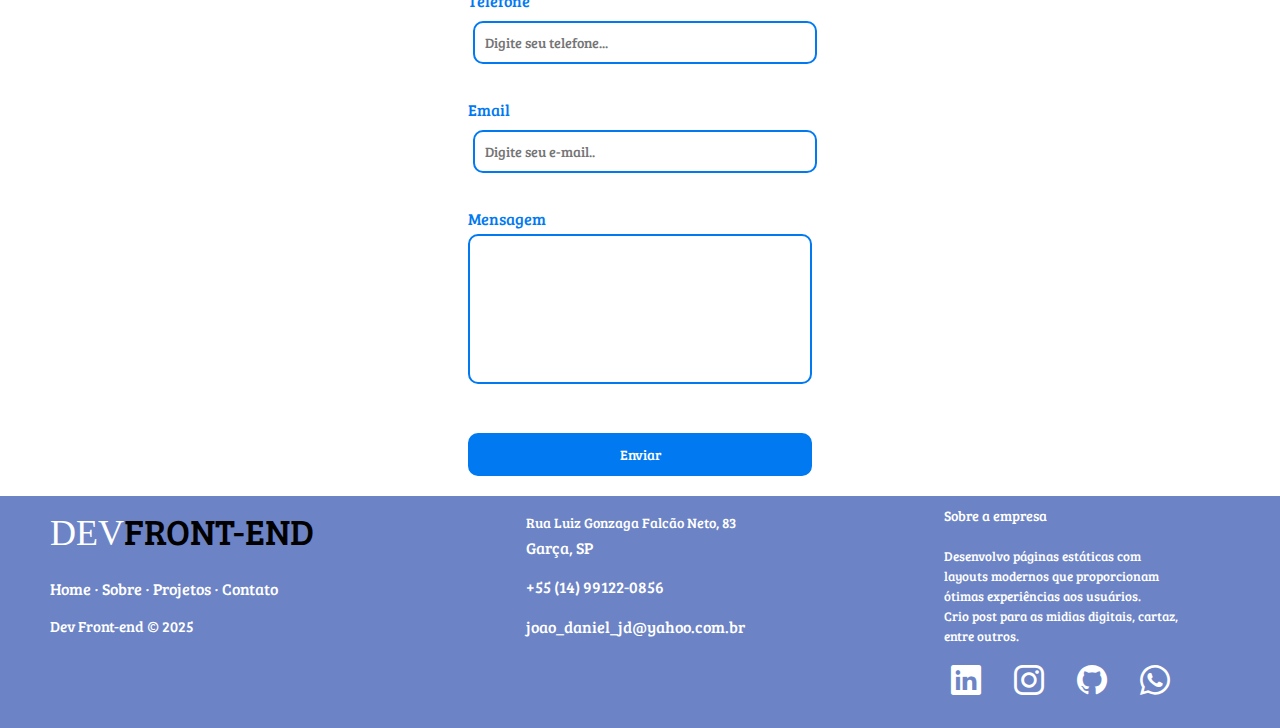
==== commit cfe9f373: "Add files via upload" ====
--- a/index.html
+++ b/index.html
@@ -18,7 +18,7 @@
 </head>
     <body>
            <header class="top-navbar">
-                <label for="switch"><input type="checkbox" id="switch">Dark Mode</label>
+                <label for="switch" class="dark"><input type="checkbox" id="switch">Dark Mode</label>
                 <nav class="navbar navbar-light bg-light">
                 <div class="fil0"><a href="index.html"><img src="/img/logo.svg"></a>
                 </div>
@@ -49,10 +49,10 @@
                           </div>
                 </section>
 
-                <a href="#about" id="arrow-down"><i class="bi bi-arrow-down-circle-fill"></i></a>
+                <a href="#about" id="arrow-down" class="about"><i class="bi bi-arrow-down-circle-fill"></i></a>
    
 
-                <section id="about">
+                <section id="about" class="about">
                     <div id="about-me-description">
                     <div class="about-me">
                         <h2 class="about-me-title">Quem sou eu?</h2>
@@ -96,10 +96,10 @@
 
                 
                 
-                <section id="project">
+                <section id="project" class="project">
                 </section>
 
-                <a href="#project" id="arrow-down"><i class="bi bi-arrow-down-circle-fill"></i></a>
+                <a href="#project" id="arrow-down" class="about"><i class="bi bi-arrow-down-circle-fill"></i></a>
               
                 <section id="contact" class="contact">
                     
--- a/css/main.css
+++ b/css/main.css
@@ -172,6 +172,10 @@
   box-shadow: 0 0 18px 0 rgba(0, 0, 0, 0.12);
 }
 
+.dark {
+  position: absolute;
+}
+
 nav {
   text-align: -webkit-right;
 }
@@ -269,6 +273,11 @@
   padding: 5rem 2rem;
   height: 85vh;
 }
+@media (max-width: 425px) {
+  .home {
+    width: 200%;
+  }
+}
 
 .subtitle {
   font-size: 2.2rem;
@@ -326,9 +335,10 @@
     border-radius: 50%;
 }
 */
-.about {
-  height: 80vh;
-  padding-top: 115px;
+@media (max-width: 425px) {
+  .about {
+    width: 200%;
+  }
 }
 
 #about-me-description {
@@ -336,7 +346,7 @@
   justify-content: center;
   align-items: center;
   gap: 10%;
-  height: 60vh;
+  height: 35vh;
 }
 
 .about-me {
@@ -494,10 +504,32 @@
   justify-content: center;
   overflow: hidden;
 }
+@media (max-width: 425px) {
+  .contact {
+    display: block;
+    width: 100%;
+    text-align: -webkit-center;
+  }
+}
+@media (max-width: 425px) {
+  .contact {
+    width: 200%;
+  }
+}
 
 .form {
   padding: 20px;
-  width: 20%;
+  width: 30%;
+}
+@media (max-width: 768px) {
+  .form {
+    width: 50%;
+  }
+}
+@media (max-width: 425px) {
+  .form {
+    width: 90%;
+  }
 }
 
 .form-control {
@@ -506,10 +538,24 @@
   position: relative;
 }
 
+.message {
+  color: var(--button-color);
+  position: relative;
+  display: inline-block;
+  margin-bottom: 5px;
+  border-radius: 10px;
+  font-size: 14px;
+  width: 100%;
+  height: 150px;
+  padding: 10px;
+  border: 2px solid var(--button-color);
+}
+
 .form-control label {
   color: var(--button-color);
   display: inline-block;
   margin-bottom: 5px;
+  top: 0;
 }
 
 .form-control textarea {
@@ -777,6 +823,18 @@
   }
   .footer-distributed .footer-center i {
     margin-left: 0;
+  }
+}
+@media (max-width: 425px) {
+  .footer-distributed {
+    font: bold 14px sans-serif;
+    width: 200%;
+  }
+}
+@media (max-width: 320px) {
+  .footer-distributed {
+    font: bold 14px sans-serif;
+    width: 200%;
   }
 }
 :root {
@@ -878,7 +936,7 @@
 }
 
 label {
-  position: absolute;
+  position: initial;
   color: #FFF;
   top: 25px;
   right: 450px;
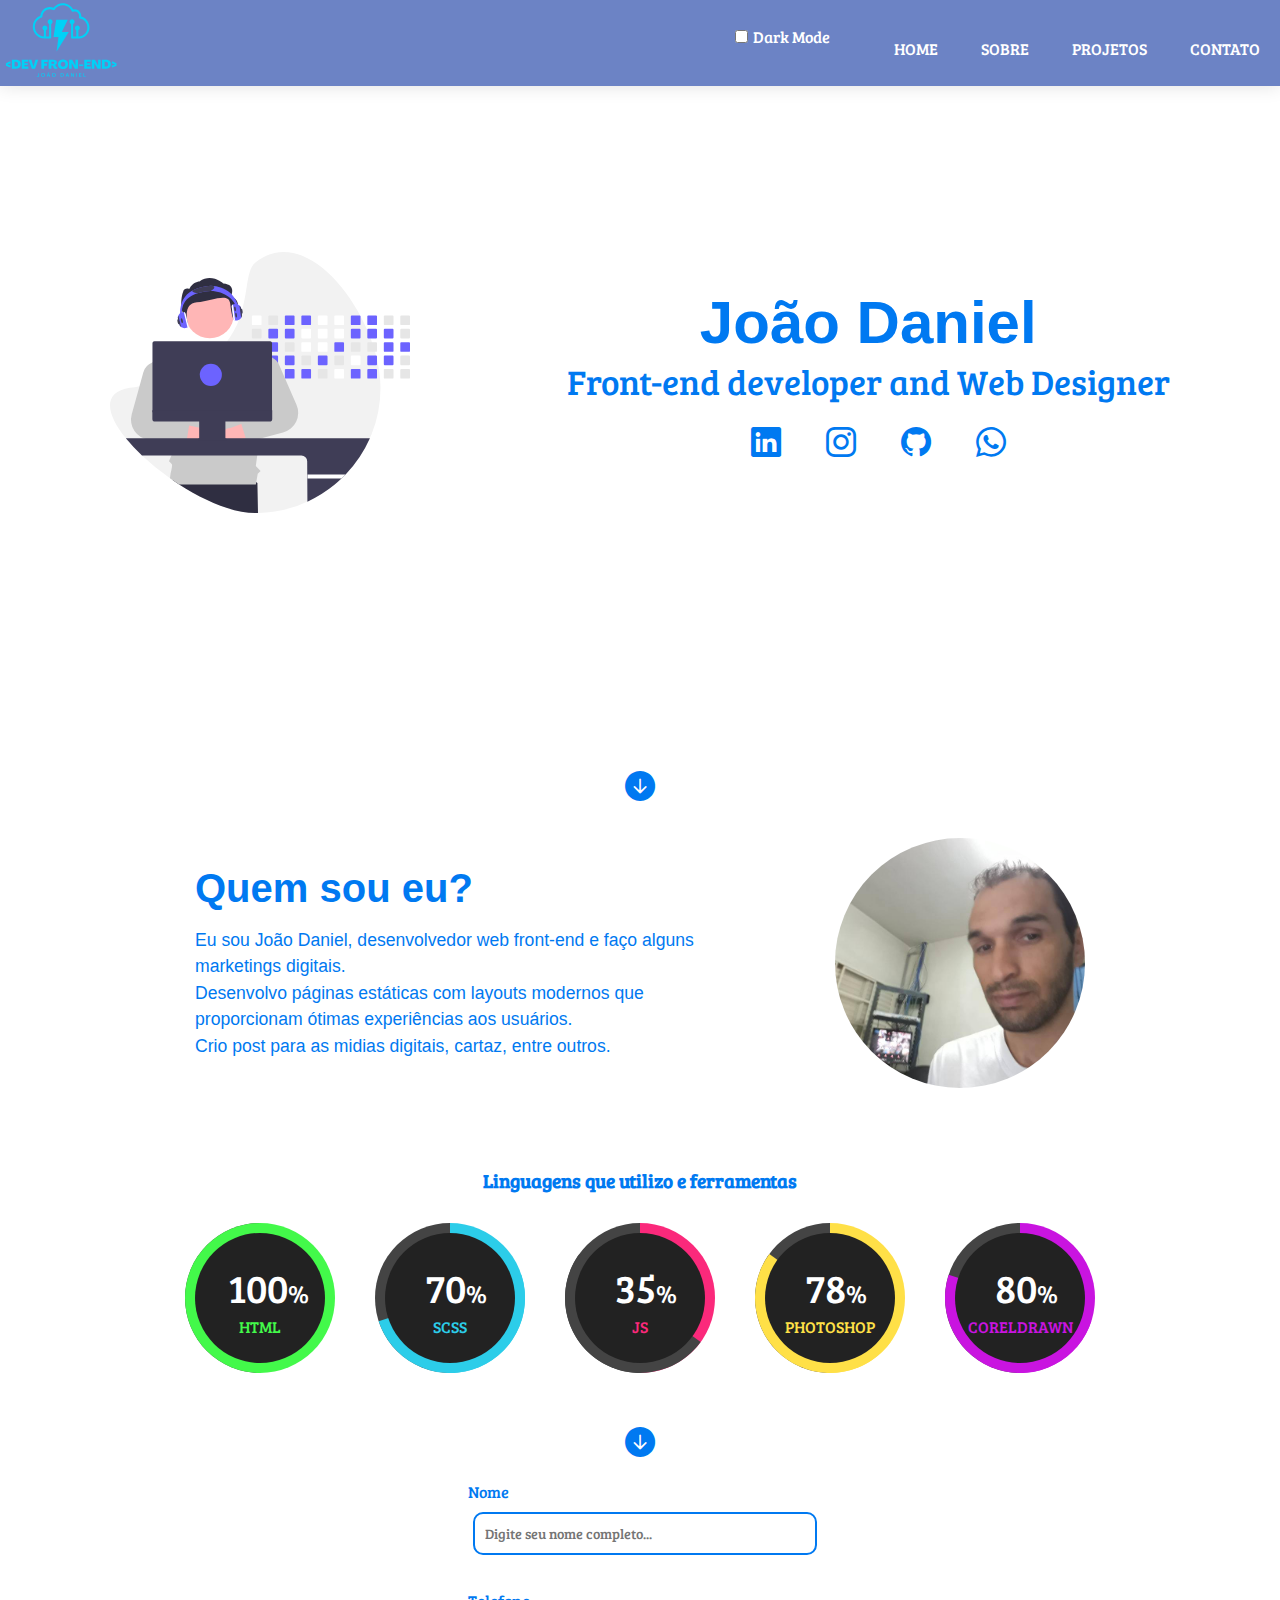
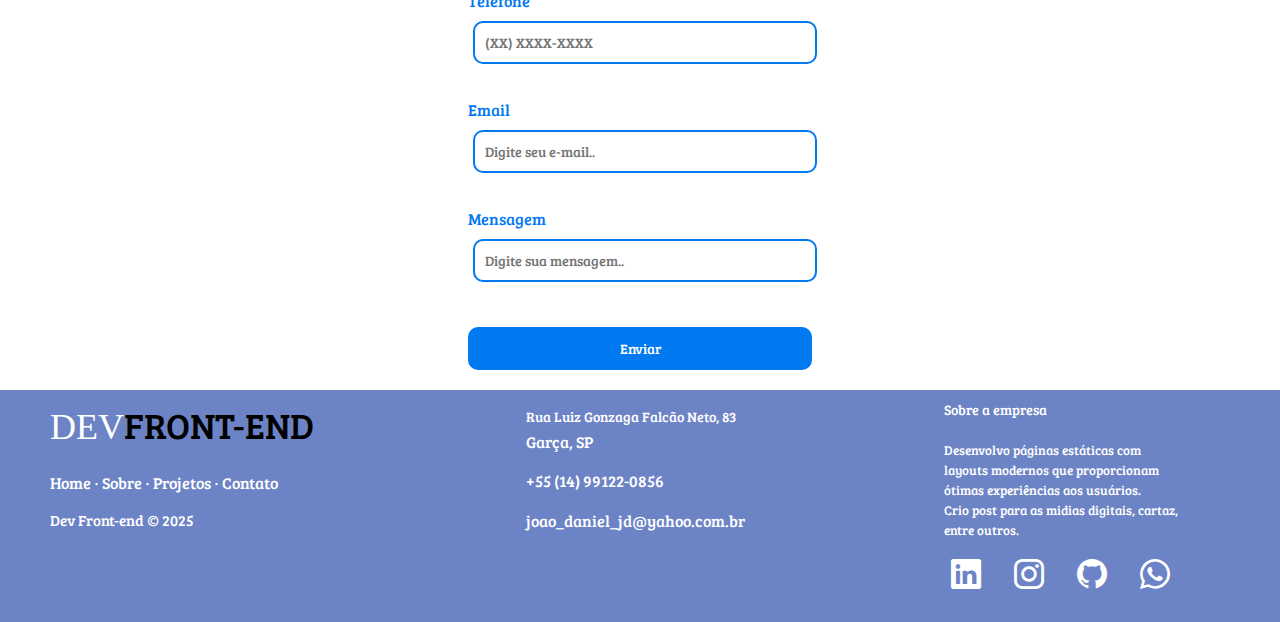
==== commit 49835081: "Add files via upload" ====
--- a/index.html
+++ b/index.html
@@ -111,8 +111,8 @@
                         </div>
 
                         <div class="form-control">
-                            <label for="tel">Telefone</label>
-                            <input type="text" name="tel" placeholder="Digite seu telefone..." required/>
+                            <label for="phone">Telefone</label>
+                            <input type="tel" name="phone" id="phone" placeholder="(XX) XXXX-XXXX" pattern="[0-9]{2}-[0-9]{4}-[0-9]{4}"/>
                         </div>
 
                         <div class="form-control">
@@ -122,7 +122,7 @@
 
                         <div class="form-control">
                             <label for="message">Mensagem</label>
-                           <div class="message" <input type="text" id="message" name="message" placeholder="Digite sua mensagem.." required/></div>
+                           <input type="text" id="message" name="message" placeholder="Digite sua mensagem.." required/>
                         </div>
 
                         <button type="submit">Enviar</button>
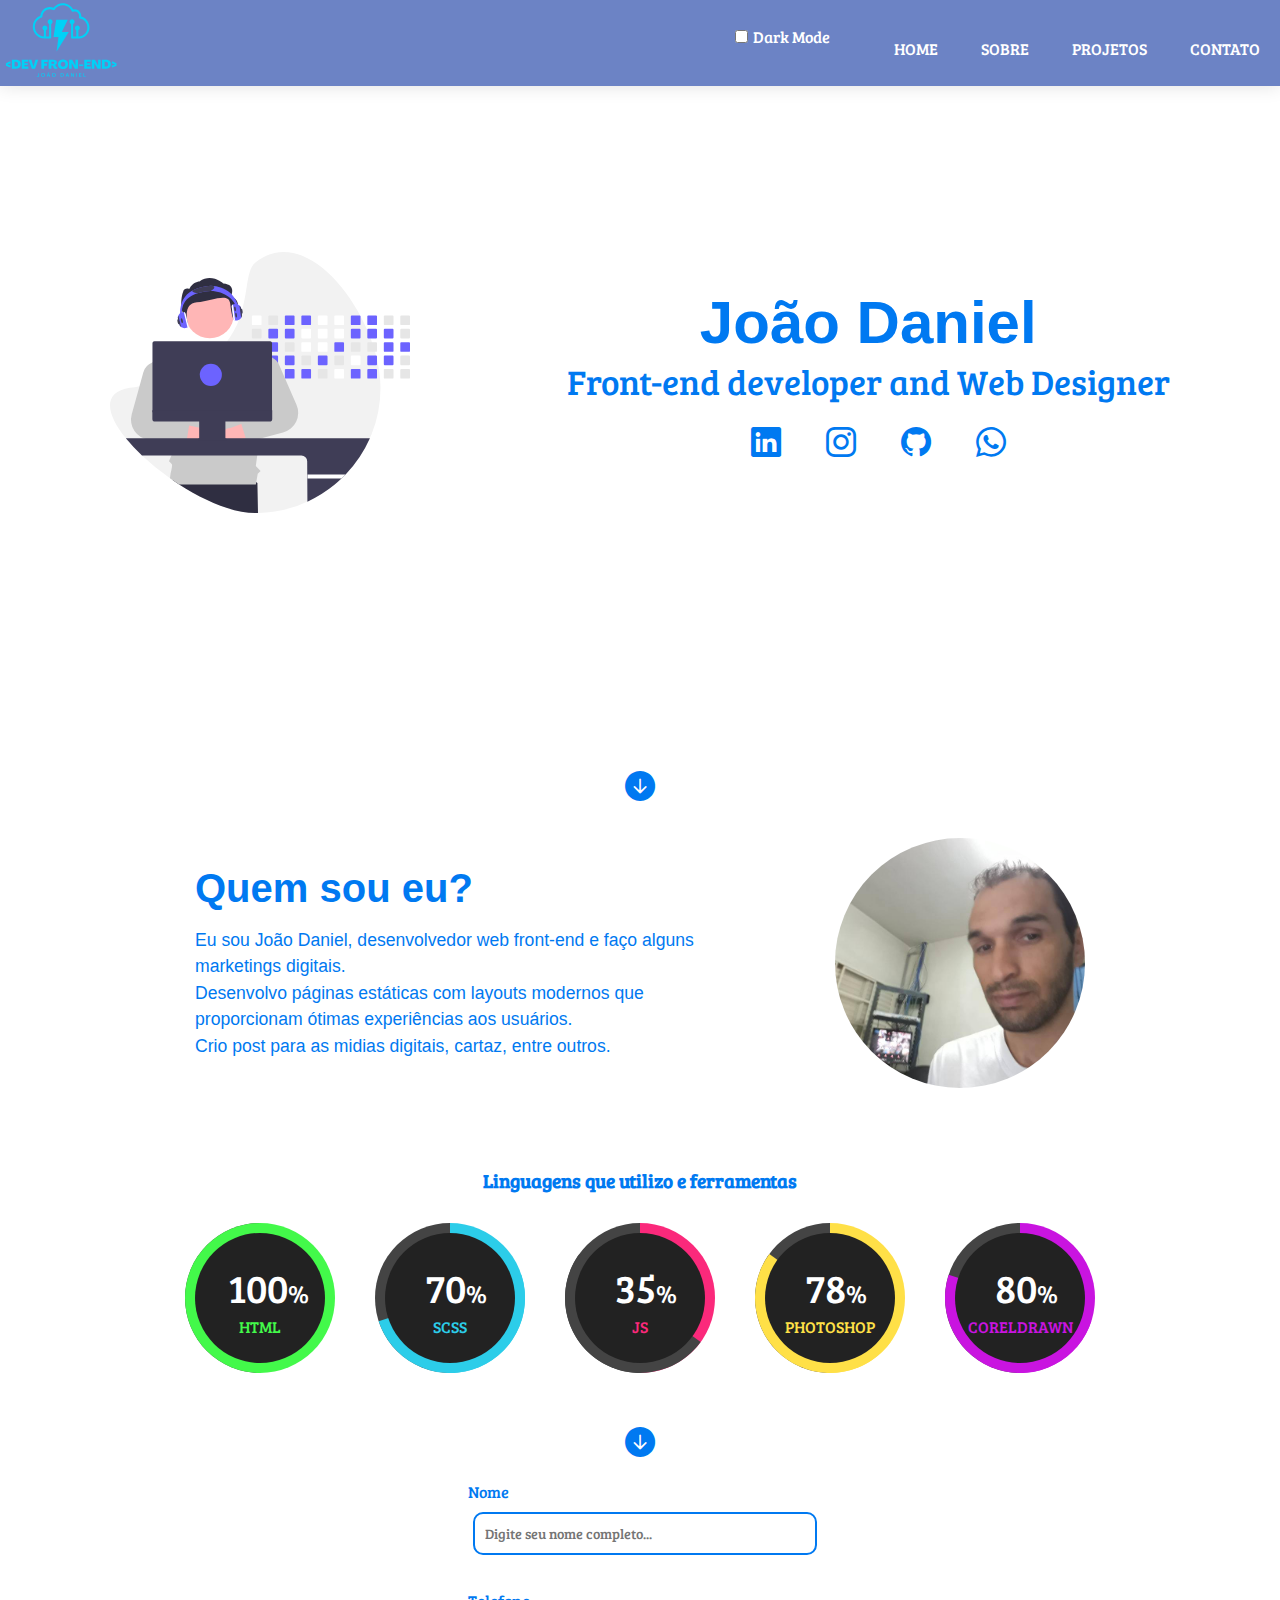
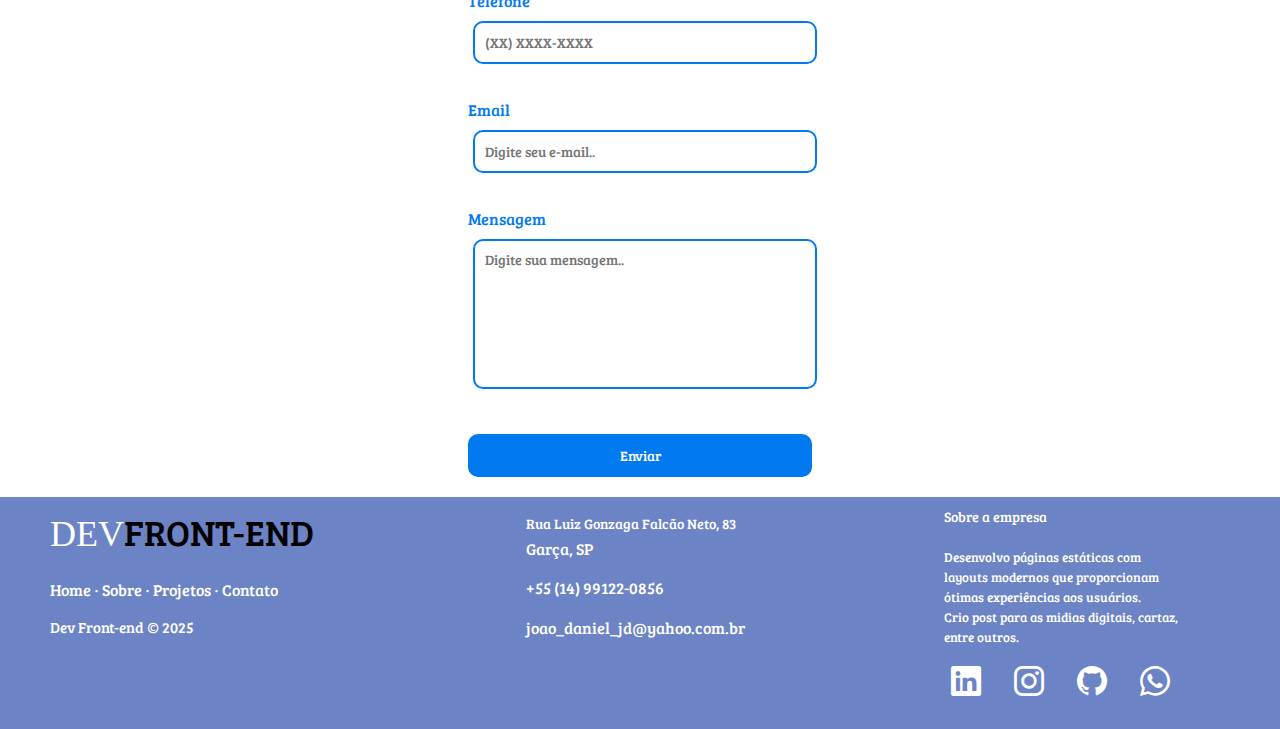
==== commit 41a0d42b: "Add files via upload" ====
--- a/index.html
+++ b/index.html
@@ -112,7 +112,7 @@
 
                         <div class="form-control">
                             <label for="phone">Telefone</label>
-                            <input type="tel" name="phone" id="phone" placeholder="(XX) XXXX-XXXX" pattern="[0-9]{2}-[0-9]{4}-[0-9]{4}"/>
+                            <input type="tel" name="phone" id="phone" placeholder="(XX) XXXX-XXXX" required"/>
                         </div>
 
                         <div class="form-control">
--- a/css/main.css
+++ b/css/main.css
@@ -538,19 +538,6 @@
   position: relative;
 }
 
-.message {
-  color: var(--button-color);
-  position: relative;
-  display: inline-block;
-  margin-bottom: 5px;
-  border-radius: 10px;
-  font-size: 14px;
-  width: 100%;
-  height: 150px;
-  padding: 10px;
-  border: 2px solid var(--button-color);
-}
-
 .form-control label {
   color: var(--button-color);
   display: inline-block;
@@ -586,6 +573,11 @@
   font-size: 14px;
   width: 100%;
   padding: 10px;
+}
+
+input#message {
+  height: 150px;
+  padding: 0px 10px 110px;
 }
 
 .form-control i {
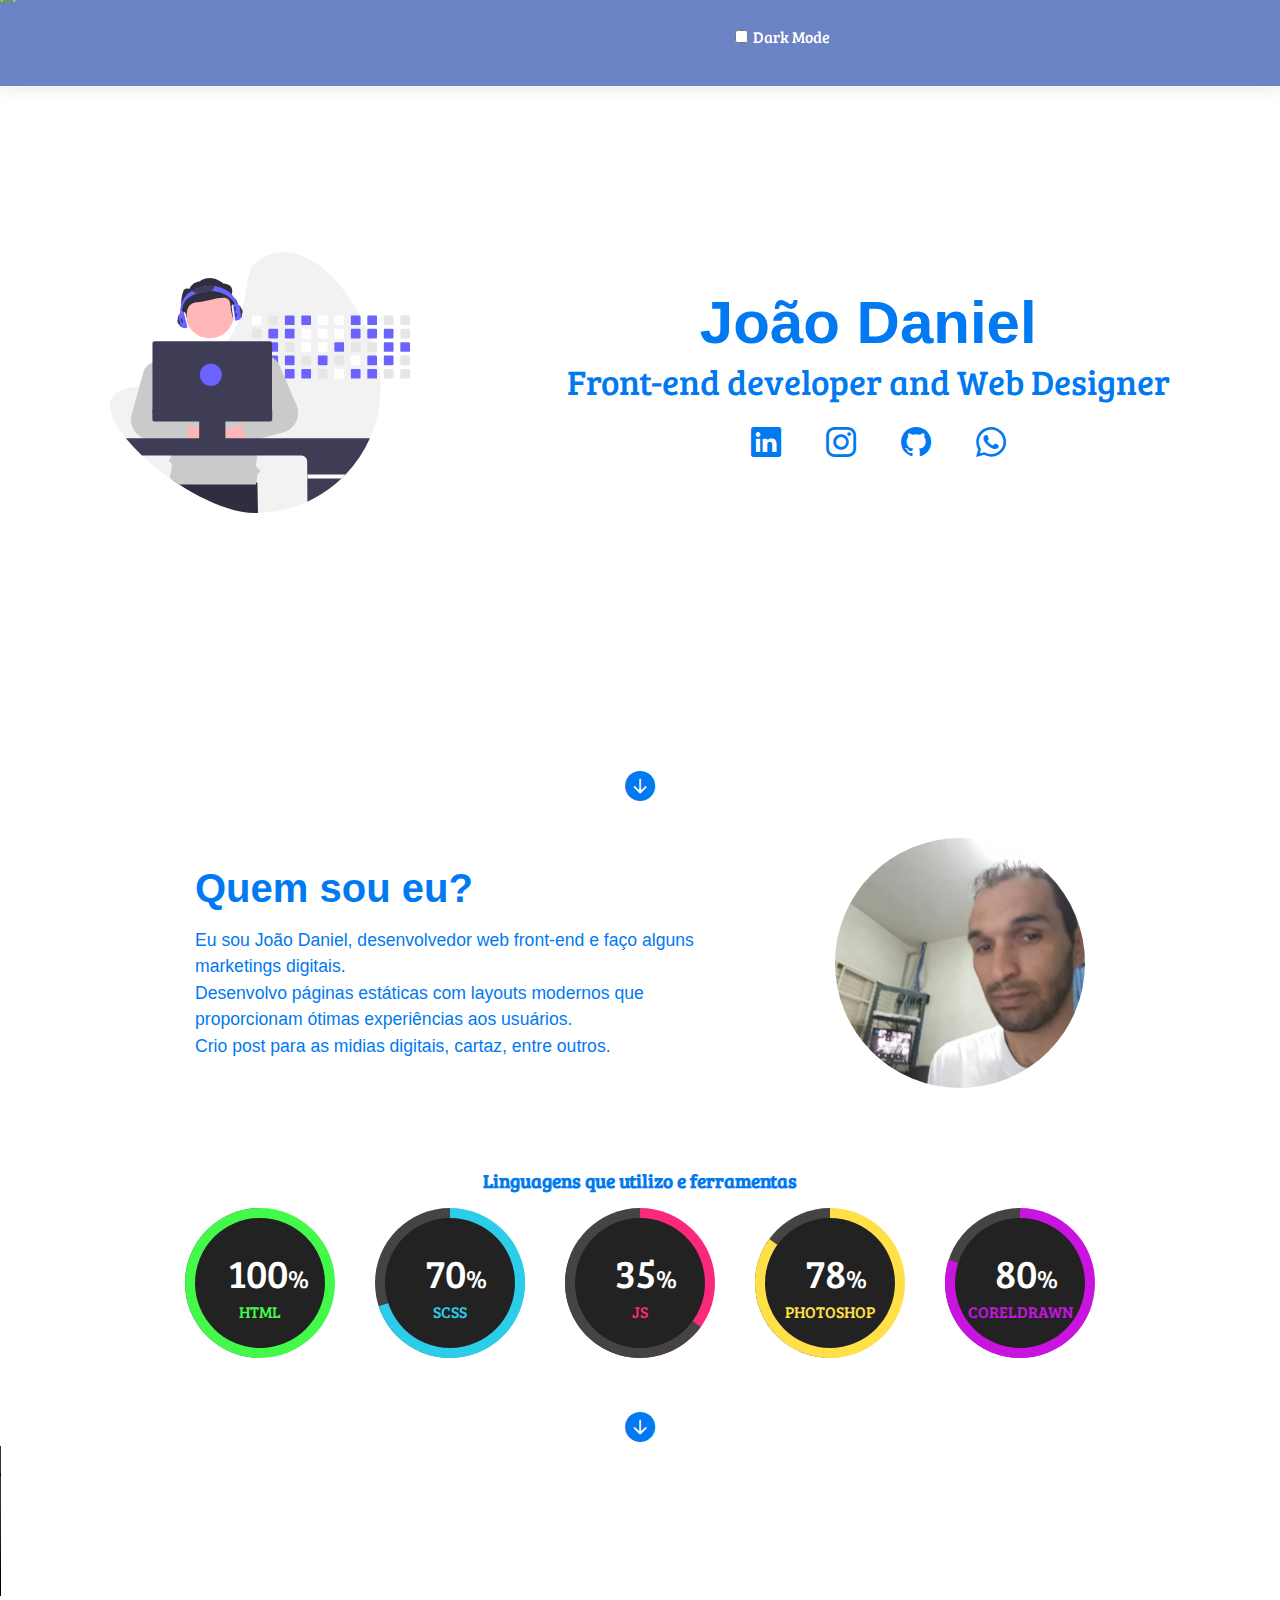
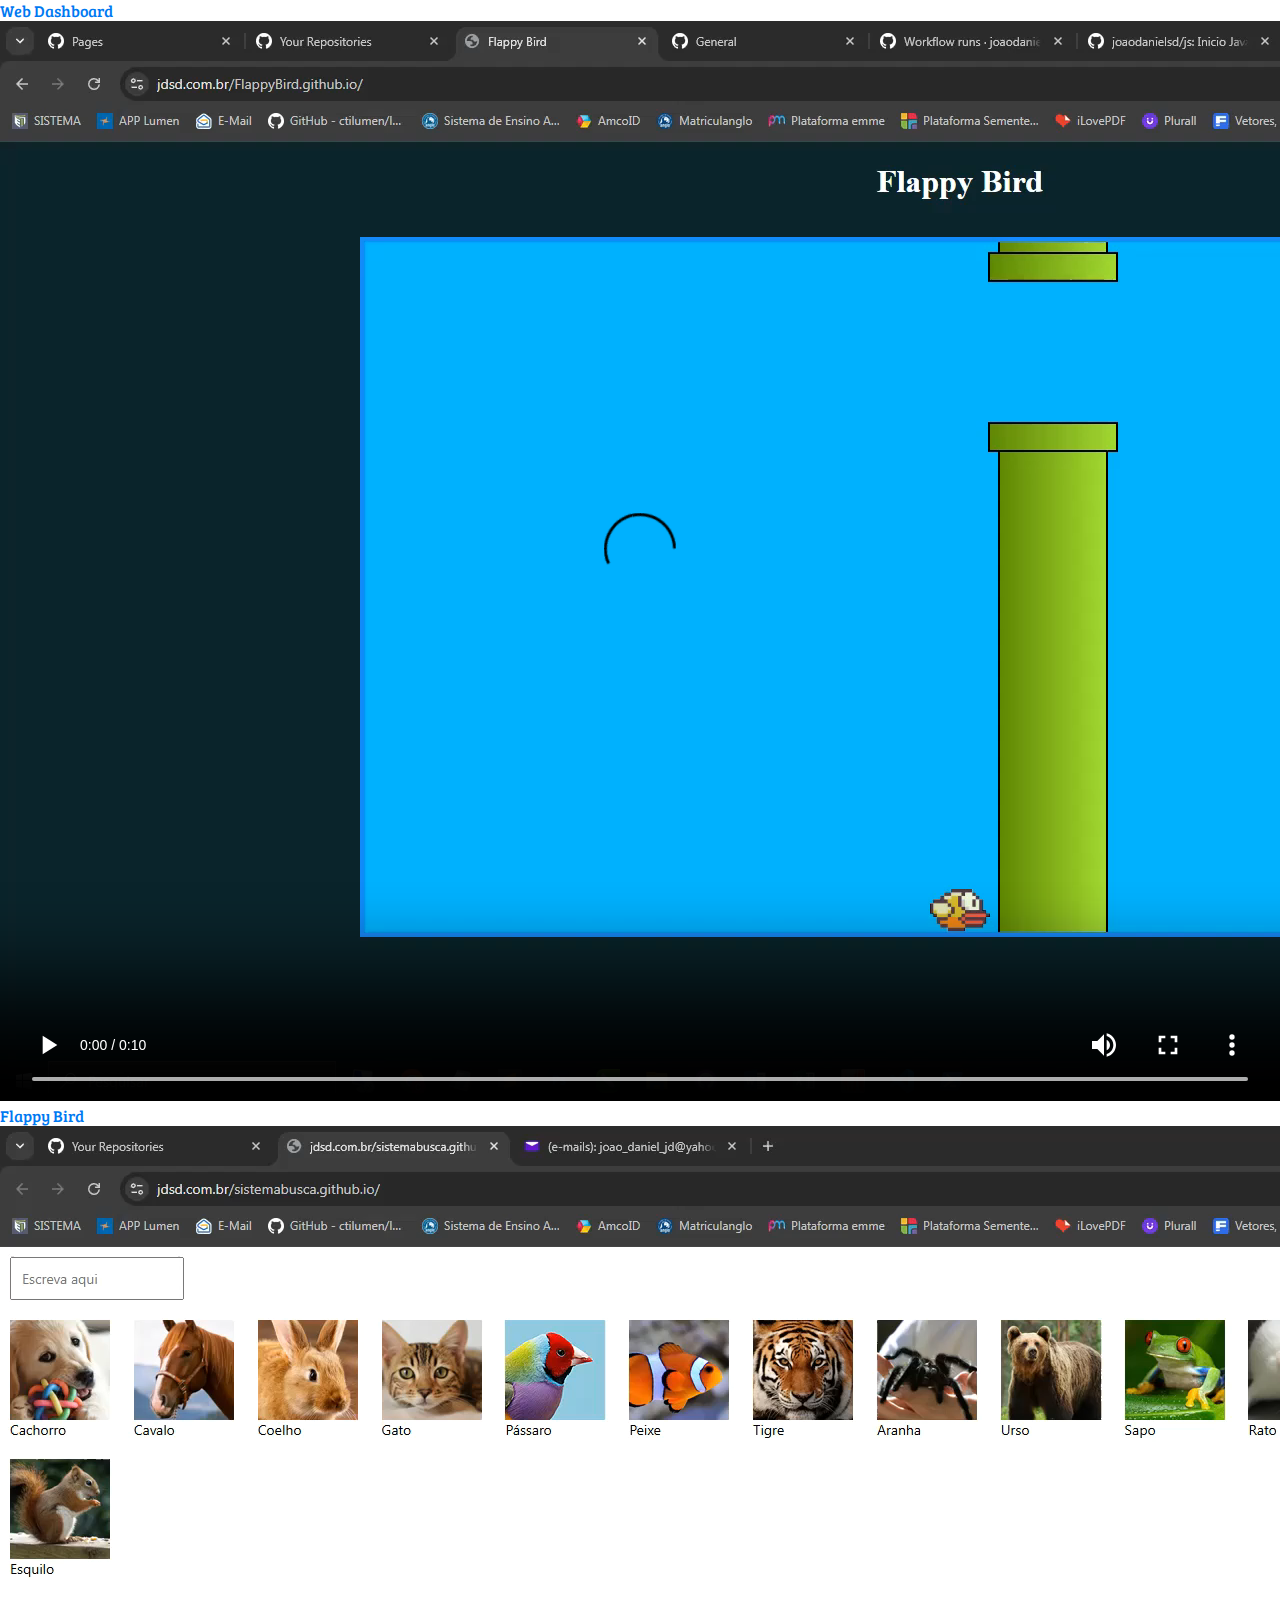
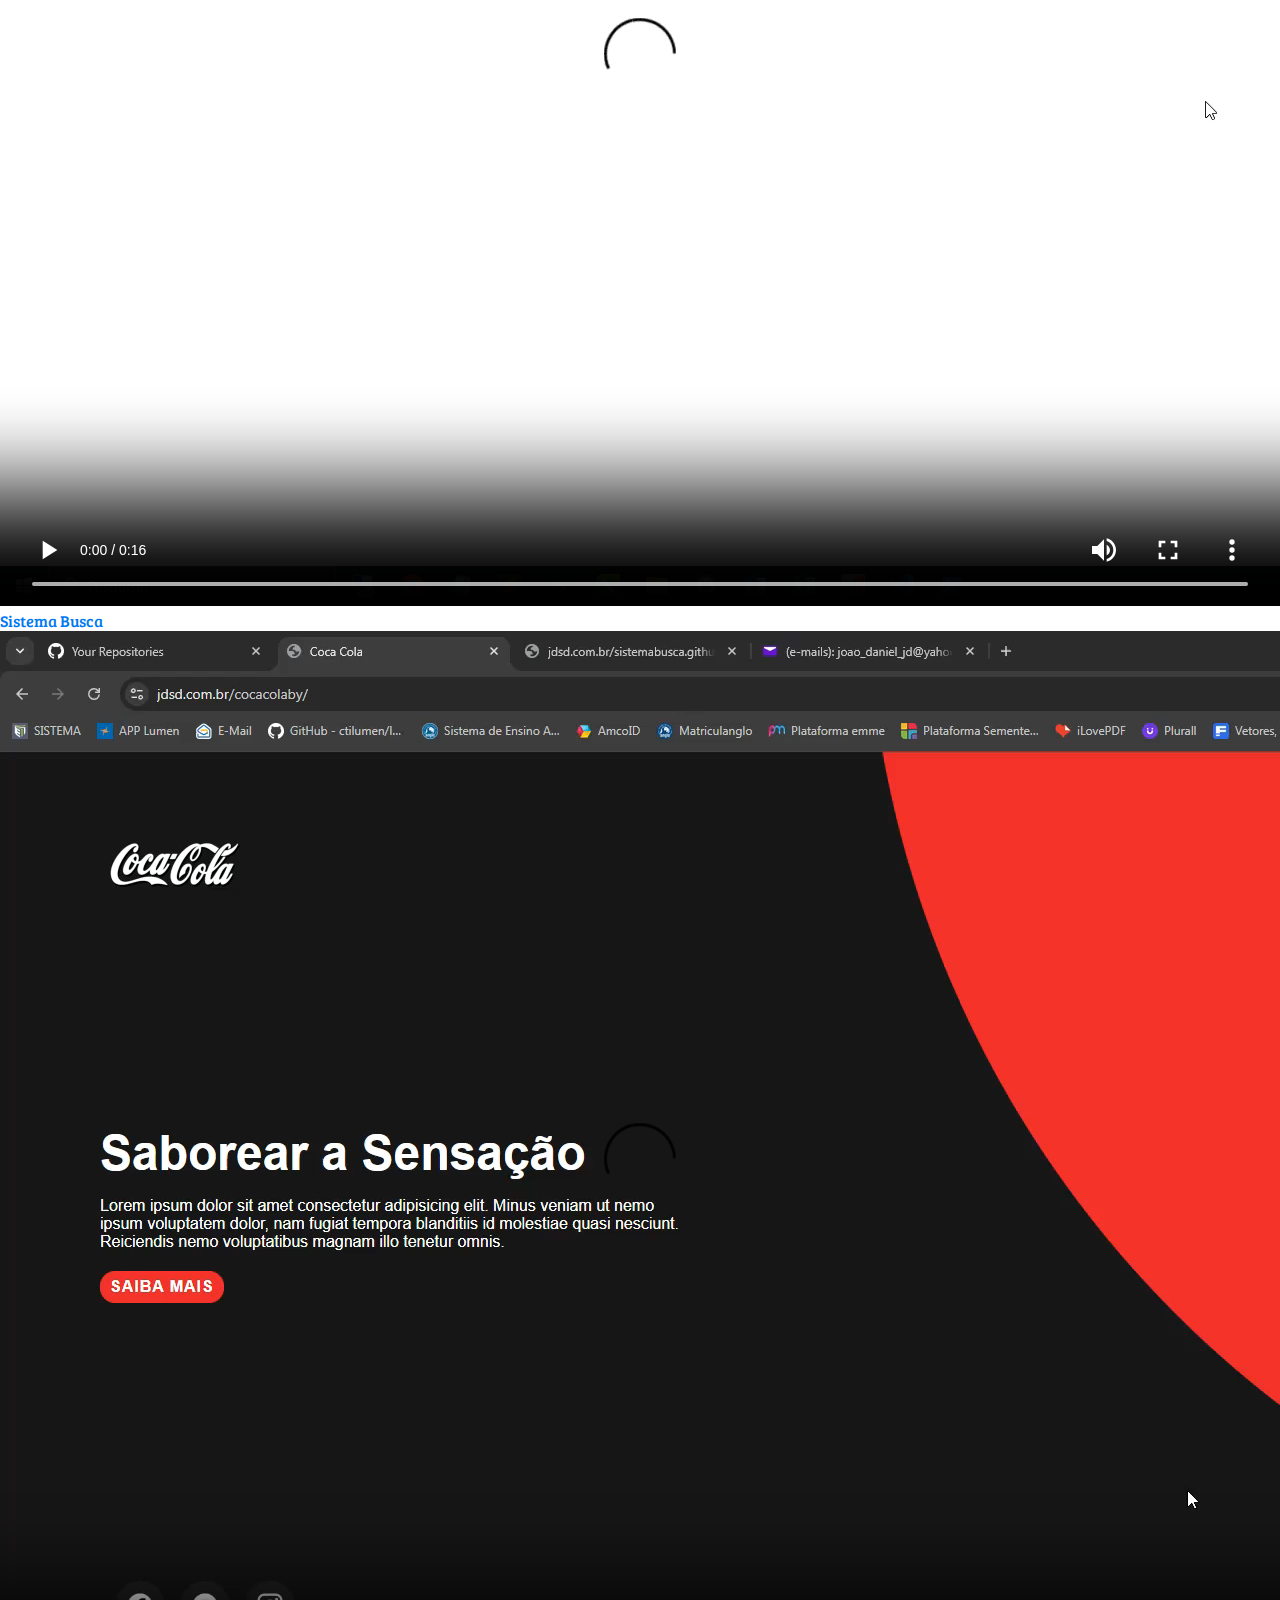
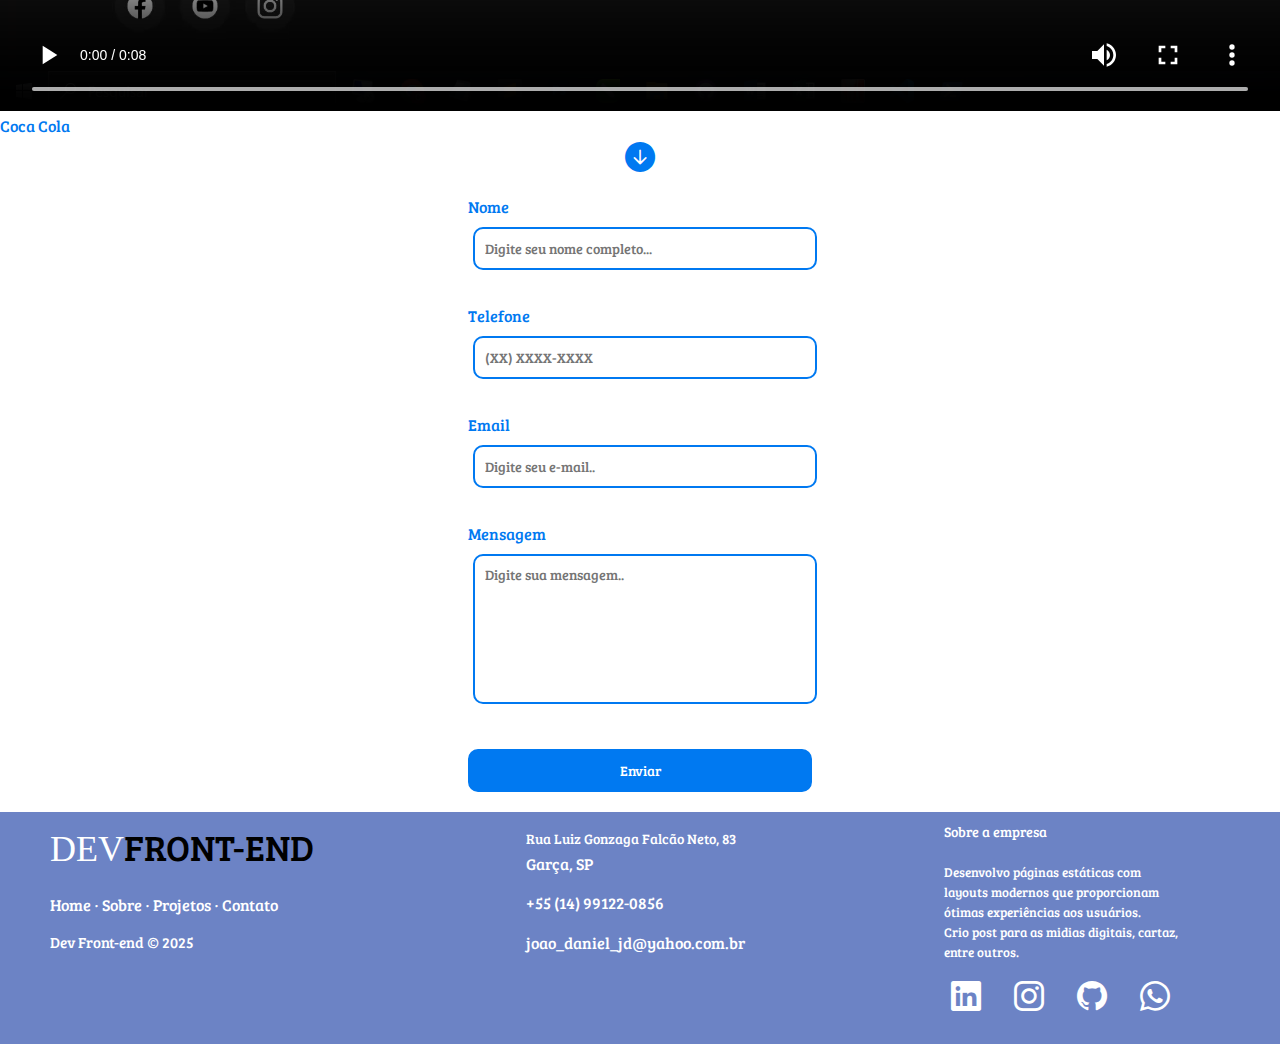
==== commit 0663a08d: "Add files via upload" ====
--- a/index.html
+++ b/index.html
@@ -1,10 +1,13 @@
 <!DOCTYPE html>
-<html lang="en">
+<html lang="pt-br">
 <head>
     <meta charset="UTF-8">
     <meta http-equiv="X-UA-Compatible" content="IE=edge">
     <meta http-equiv="X-UA-Compatible" content="IE=edge">
-    <meta name="viewport" content="width=device-width, initial-scale=1.0">
+    <meta name="viewport" content="width=device-width, initial-scale=1">
+    <link rel="icon" type="image/png" sizes="16x16"  href="/img/favicon-16x16.png">
+    <meta name="msapplication-TileColor" content="#ffffff">
+    <meta name="theme-color" content="#ffffff">
      <link rel="stylesheet" href="./css/main.css">
      <link rel="stylesheet" href="./css/style.css">
      <link rel="stylesheet" href="https://cdn.jsdelivr.net/npm/bootstrap-icons@1.10.5/font/bootstrap-icons.css">
@@ -13,14 +16,23 @@
         <script src="./js/dark.js" defer></script>
         <script src="./js/captcha.js" defer></script>
         
-        
+        <!-- Google tag (gtag.js) -->
+<script async src="https://www.googletagmanager.com/gtag/js?id=G-V381ESBDL2"></script>
+<script>
+  window.dataLayer = window.dataLayer || [];
+  function gtag(){dataLayer.push(arguments);}
+  gtag('js', new Date());
+
+  gtag('config', 'G-V381ESBDL2');
+</script>
+
     <title>Portifolio Pessoal JD</title>
 </head>
     <body>
            <header class="top-navbar">
                 <label for="switch" class="dark"><input type="checkbox" id="switch">Dark Mode</label>
                 <nav class="navbar navbar-light bg-light">
-                <div class="fil0"><a href="index.html"><img src="/img/logo.svg"></a>
+                <div class="fil0"><a href="index.html"><img src="/img/logo.png"></a>
                 </div>
                     <nav id="nav"><button aria-label="Abrir Menu" id="btn-mobile" aria-haspopup="true" aria-controls="menu" aria-expanded="false">Menu<span class="hamburger"></span></button>
                         <div>
@@ -91,15 +103,30 @@
                         </div>
                     </div>
                     </div>
-                    
-                </section>
-
-                
+                </section>
+
+                <a href="#project" id="arrow-down" class="about"><i class="bi bi-arrow-down-circle-fill"></i></a>
                 
                 <section id="project" class="project">
-                </section>
-
-                <a href="#project" id="arrow-down" class="about"><i class="bi bi-arrow-down-circle-fill"></i></a>
+                    <div class="vi">
+                       <ul>
+                          <li><a href="https://jdsd.com.br/admdashboard"><video controls controlsList="nodownload" src="/video/1.mp4"></video></a>
+                            <p>Web Dashboard</p>
+                          </li>
+                          <li><a href="https://jdsd.com.br/FlappyBird"><video controls controlsList="nodownload" src="/video/2.mp4"></video></a>
+                            <p>Flappy Bird</p>
+                          </li>
+                          <li><a href="https://jdsd.com.br/sistemabusca"><video controls controlsList="nodownload" src="/video/3.mp4"></video></a>
+                            <p>Sistema Busca</p>
+                          </li>
+                          <li><a href="https://jdsd.com.br/cocacolaby/"><video controls controlsList="nodownload" src="/video/4.mp4"></video></a>
+                            <p>Coca Cola</p>
+                          </li>
+                       </ul>
+                    </div>
+                </section>
+
+                <a href="#contact" id="arrow-down" class="about"><i class="bi bi-arrow-down-circle-fill"></i></a>
               
                 <section id="contact" class="contact">
                     
--- a/css/main.css
+++ b/css/main.css
@@ -275,7 +275,9 @@
 }
 @media (max-width: 425px) {
   .home {
-    width: 200%;
+    padding: 5%;
+    display: block;
+    height: 105vh;
   }
 }
 
@@ -286,6 +288,18 @@
 
 .img-home {
   width: 300px;
+}
+@media (max-width: 425px) {
+  .img-home {
+    width: 230px;
+    margin-top: 50px;
+  }
+}
+@media (max-width: 375px) {
+  .img-home {
+    width: 100px;
+    margin-top: 71px;
+  }
 }
 
 .social {
@@ -335,12 +349,6 @@
     border-radius: 50%;
 }
 */
-@media (max-width: 425px) {
-  .about {
-    width: 200%;
-  }
-}
-
 #about-me-description {
   display: flex;
   justify-content: center;
@@ -348,6 +356,11 @@
   gap: 10%;
   height: 35vh;
 }
+@media (max-width: 425px) {
+  #about-me-description {
+    height: 0;
+  }
+}
 
 .about-me {
   color: var(--link-color);
@@ -372,10 +385,27 @@
   height: 250px;
   border-radius: 50%;
 }
+@media (max-width: 425px) {
+  .about-me-img {
+    width: 100px;
+    height: 100px;
+    border-radius: 50%;
+  }
+}
 
 .about-me-langs {
   margin: 3rem 0;
   text-align-last: center;
+}
+@media (max-width: 425px) {
+  .about-me-langs {
+    margin: 15rem 0;
+  }
+}
+@media (max-width: 375px) {
+  .about-me-langs {
+    margin: 21rem 0;
+  }
 }
 
 .about-me-langs .title {
@@ -401,7 +431,7 @@
 .container {
   position: relative;
   display: flex;
-  margin-top: 30px;
+  margin-top: 15px;
   justify-content: center;
   align-items: center;
   flex-wrap: wrap;
@@ -509,11 +539,6 @@
     display: block;
     width: 100%;
     text-align: -webkit-center;
-  }
-}
-@media (max-width: 425px) {
-  .contact {
-    width: 200%;
   }
 }
 
@@ -815,18 +840,6 @@
   }
   .footer-distributed .footer-center i {
     margin-left: 0;
-  }
-}
-@media (max-width: 425px) {
-  .footer-distributed {
-    font: bold 14px sans-serif;
-    width: 200%;
-  }
-}
-@media (max-width: 320px) {
-  .footer-distributed {
-    font: bold 14px sans-serif;
-    width: 200%;
   }
 }
 :root {
@@ -873,11 +886,14 @@
 
 html {
   scroll-behavior: smooth;
+  -webkit-text-size-adjust: 100%;
 }
 
 body {
   background-color: var(--body-bg);
   color: var(--link-color);
+  overflow-x: hidden;
+  width: 100%;
 }
 
 a {
@@ -885,8 +901,8 @@
 }
 
 header {
+  position: fixed;
   background-color: var(--header-bg);
-  position: fixed;
   z-index: 9999;
   width: 100%;
 }
@@ -904,6 +920,11 @@
   animation-iteration-count: infinite;
   animation-direction: alternate;
 }
+@media (max-width: 425px) {
+  #arrow-down {
+    margin-top: -170px;
+  }
+}
 
 @keyframes down {
   0%, to {
@@ -961,5 +982,10 @@
   font-size: 60px;
   font-family: Arial, Helvetica, sans-serif;
 }
+@media (max-width: 375px) {
+  h1 {
+    font-size: 20px;
+  }
+}
 
 /*# sourceMappingURL=main.css.map */
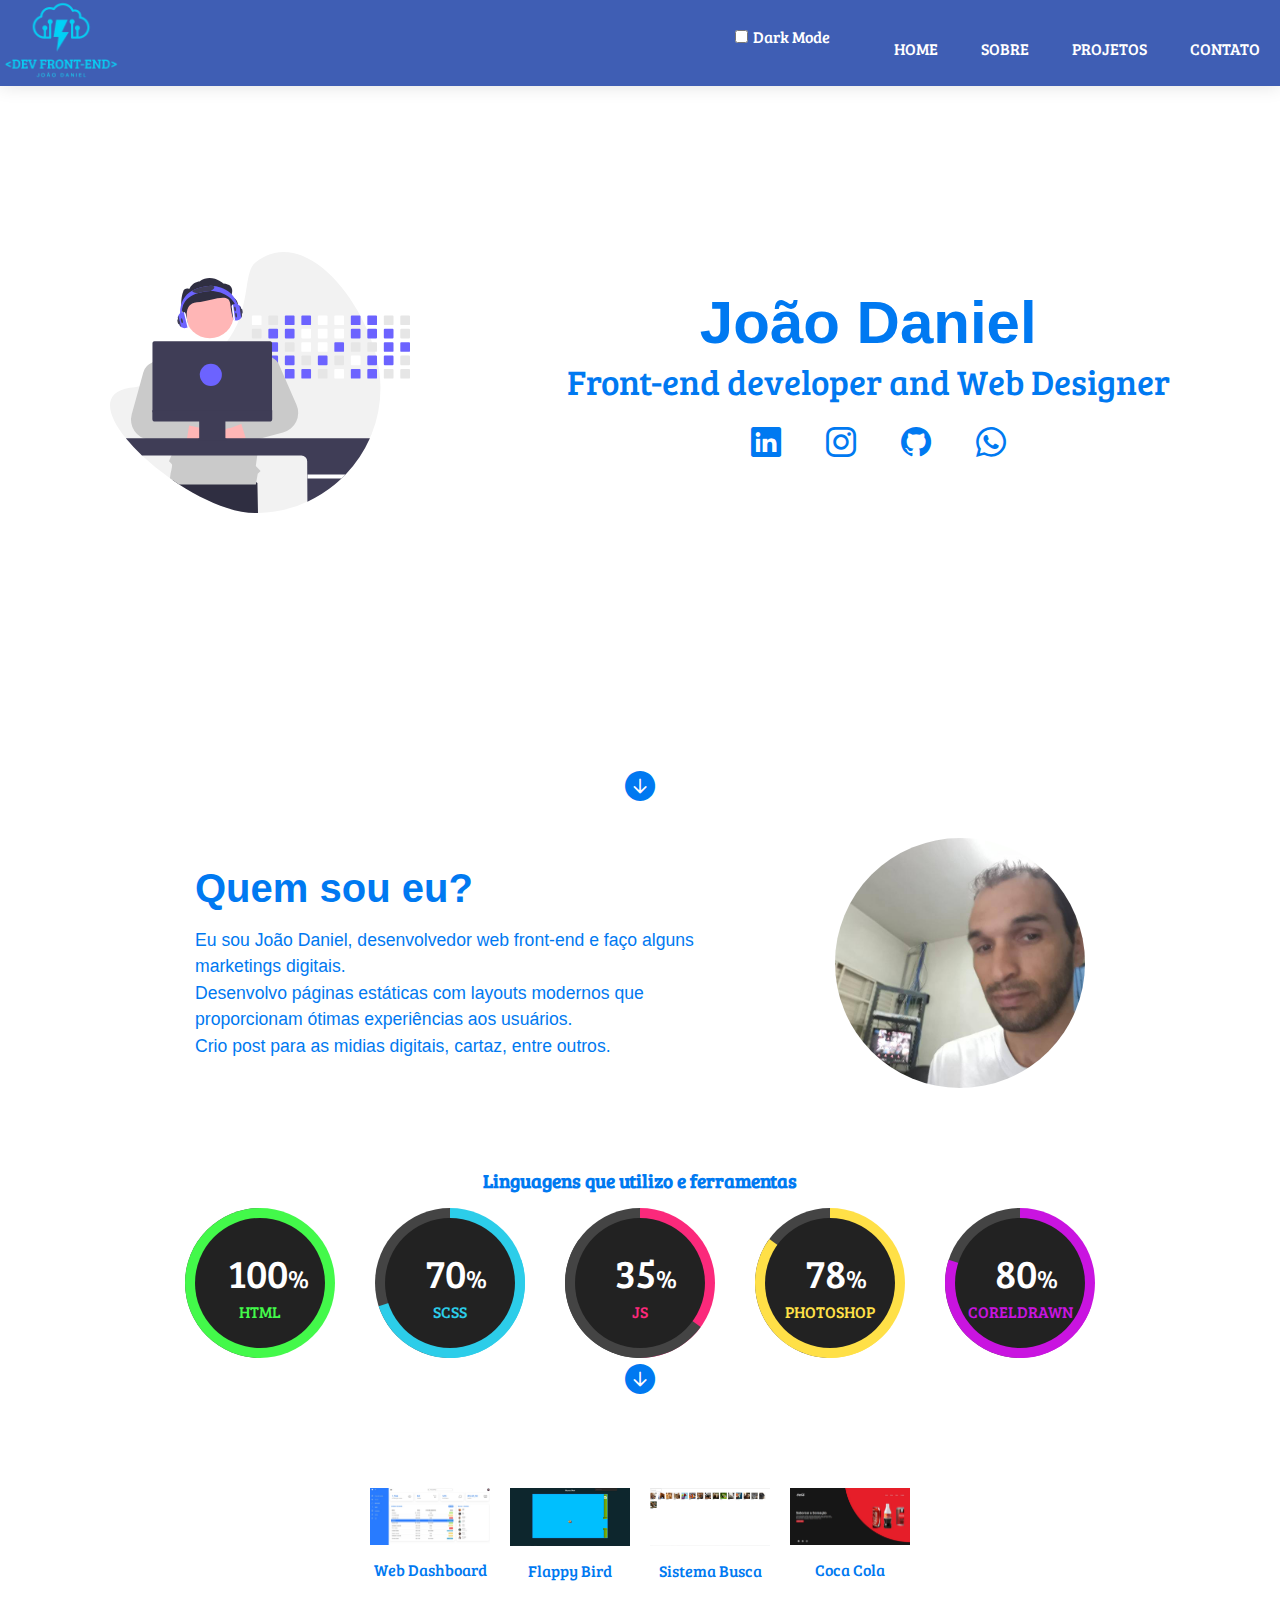
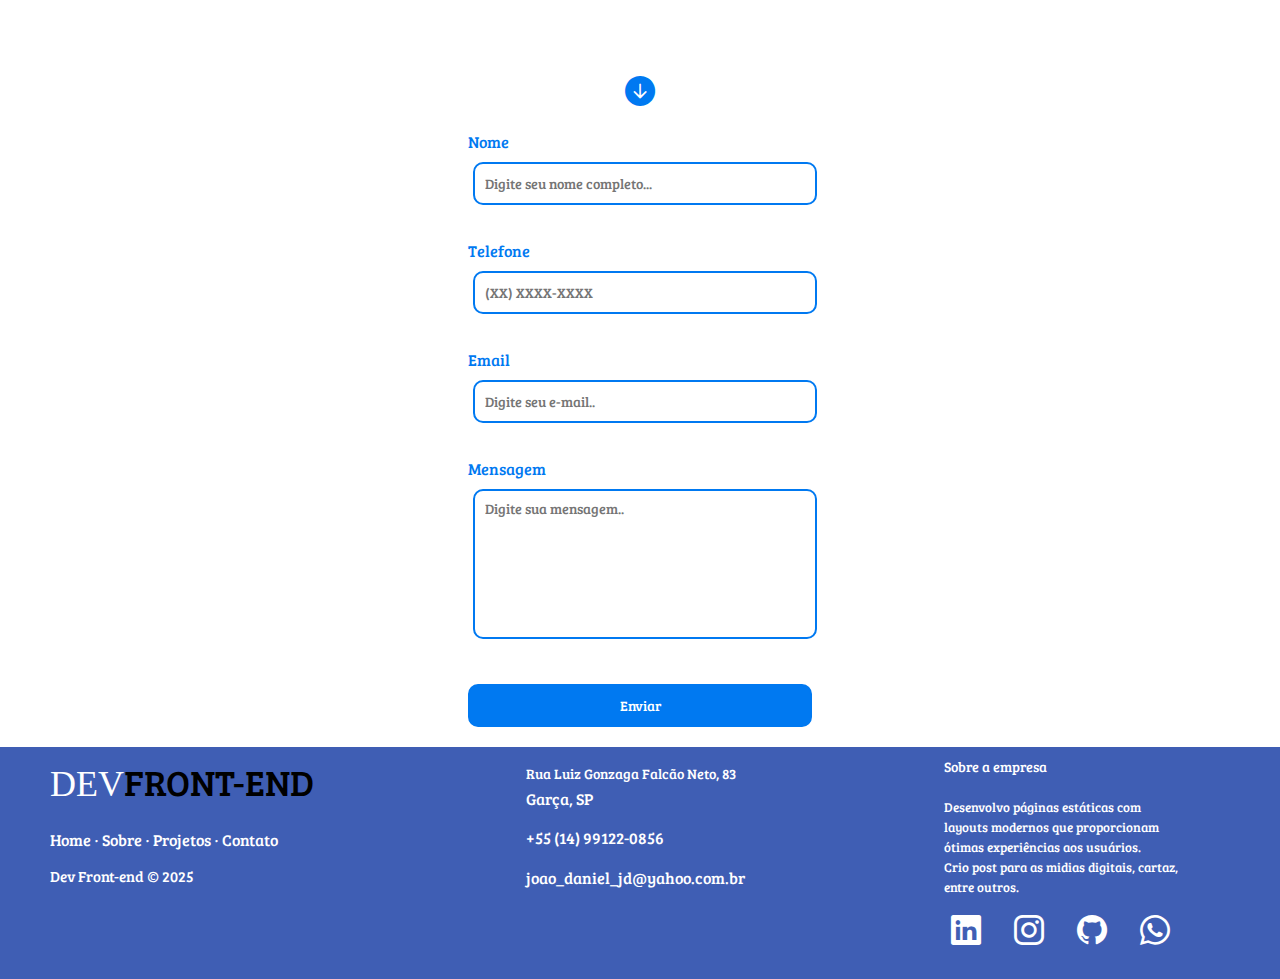
==== commit 52ab894a: "Add files via upload" ====
--- a/index.html
+++ b/index.html
@@ -110,16 +110,16 @@
                 <section id="project" class="project">
                     <div class="vi">
                        <ul>
-                          <li><a href="https://jdsd.com.br/admdashboard"><video controls controlsList="nodownload" src="/video/1.mp4"></video></a>
+                          <li><a href="https://jdsd.com.br/admdashboard"><img src="/img/1.jpg"></a>
                             <p>Web Dashboard</p>
                           </li>
-                          <li><a href="https://jdsd.com.br/FlappyBird"><video controls controlsList="nodownload" src="/video/2.mp4"></video></a>
+                          <li><a href="https://jdsd.com.br/FlappyBird"><img src="/img/2.jpg"></a>
                             <p>Flappy Bird</p>
                           </li>
-                          <li><a href="https://jdsd.com.br/sistemabusca"><video controls controlsList="nodownload" src="/video/3.mp4"></video></a>
+                          <li><a href="https://jdsd.com.br/sistemabusca"><img src="/img/3.jpg"></a>
                             <p>Sistema Busca</p>
                           </li>
-                          <li><a href="https://jdsd.com.br/cocacolaby/"><video controls controlsList="nodownload" src="/video/4.mp4"></video></a>
+                          <li><a href="https://jdsd.com.br/cocacolaby/"><img src="/img/4.jpg"></a>
                             <p>Coca Cola</p>
                           </li>
                        </ul>
--- a/css/main.css
+++ b/css/main.css
@@ -147,7 +147,7 @@
 }
 
 .top-navbar .navbar-light .navbar-nav .nav-item .nav-link:hover {
-  color: #eea412;
+  color: var(--social-hover);
 }
 
 .top-navbar .navbar-light .navbar-nav .nav-item .nav-link:hover::after {
@@ -265,6 +265,52 @@
     top: -7px;
   }
 }
+.project {
+  margin: 0;
+  width: 100%;
+  align-items: center;
+  padding: 5rem 2rem;
+}
+
+.project p {
+  justify-self: center;
+  margin-top: 10px;
+}
+
+.vi ul {
+  display: grid;
+  grid-template-areas: "li li li li";
+  list-style: none;
+  justify-content: center;
+}
+@media (max-width: 768px) {
+  .vi ul {
+    grid-template-areas: "li li li";
+  }
+}
+@media (max-width: 465px) {
+  .vi ul {
+    grid-template-areas: "li";
+  }
+}
+
+.vi ul li {
+  list-style: none;
+  margin: 10px;
+}
+
+video {
+  width: 100%;
+  height: 100%;
+  display: flex;
+}
+
+video:hover {
+  opacity: 1;
+  transition: 300ms;
+  transform: scale(1.1);
+}
+
 .home {
   width: 100%;
   display: flex;
@@ -395,16 +441,19 @@
 
 .about-me-langs {
   margin: 3rem 0;
+  margin-bottom: 0;
   text-align-last: center;
 }
 @media (max-width: 425px) {
   .about-me-langs {
     margin: 15rem 0;
+    margin-bottom: 0;
   }
 }
 @media (max-width: 375px) {
   .about-me-langs {
     margin: 21rem 0;
+    margin-bottom: 0;
   }
 }
 
@@ -634,7 +683,7 @@
 .form button:hover {
   background-color: var(--button-colorhover);
   border: 2px solid var(--button-colorhover);
-  color: var(--button-link);
+  color: var(--captcha-color);
 }
 
 #captchaBackground {
@@ -747,7 +796,7 @@
 }
 
 .footer-distributed .footer-links a:hover {
-  background-color: #eea412;
+  color: var(--social-hover);
 }
 
 .footer-distributed .footer-company-name {
@@ -823,7 +872,7 @@
 }
 
 .footer-distributed .footer-icons a:hover {
-  color: #eea412;
+  color: var(--social-hover);
 }
 
 @media (max-width: 880px) {
@@ -844,7 +893,7 @@
 }
 :root {
   --body-bg:#FFF;
-  --header-bg: #6c83c5;
+  --header-bg: #3f5eb4;
   --p-color: #0079f1;
   --social-color: #0079f1;
   --social-hover: #224b70;
@@ -870,17 +919,17 @@
   --header-bg: #001224;
   --p-color: #fff;
   --social-color: #fff;
-  --social-hover: #1f7aca;
+  --social-hover: #00D1F7;
   --down-color:#ffffff;
   --down-colorhover: #1f7aca;
   --button-color:#ffffff;
-  --button-colorhover: #1f7aca;
+  --button-colorhover: #0079f1;
   --button-link:#444;
   --captcha-color: #fff;
   --buttonc-bgcolor:#0079f1;
   --buttonc-color: #fff;
   --input-color:#0079f1;
-  --footerh3-color: #0079f1;
+  --footerh3-color: #00D1F7;
   --footera-color:#fff;
 }
 
@@ -920,11 +969,6 @@
   animation-iteration-count: infinite;
   animation-direction: alternate;
 }
-@media (max-width: 425px) {
-  #arrow-down {
-    margin-top: -170px;
-  }
-}
 
 @keyframes down {
   0%, to {
